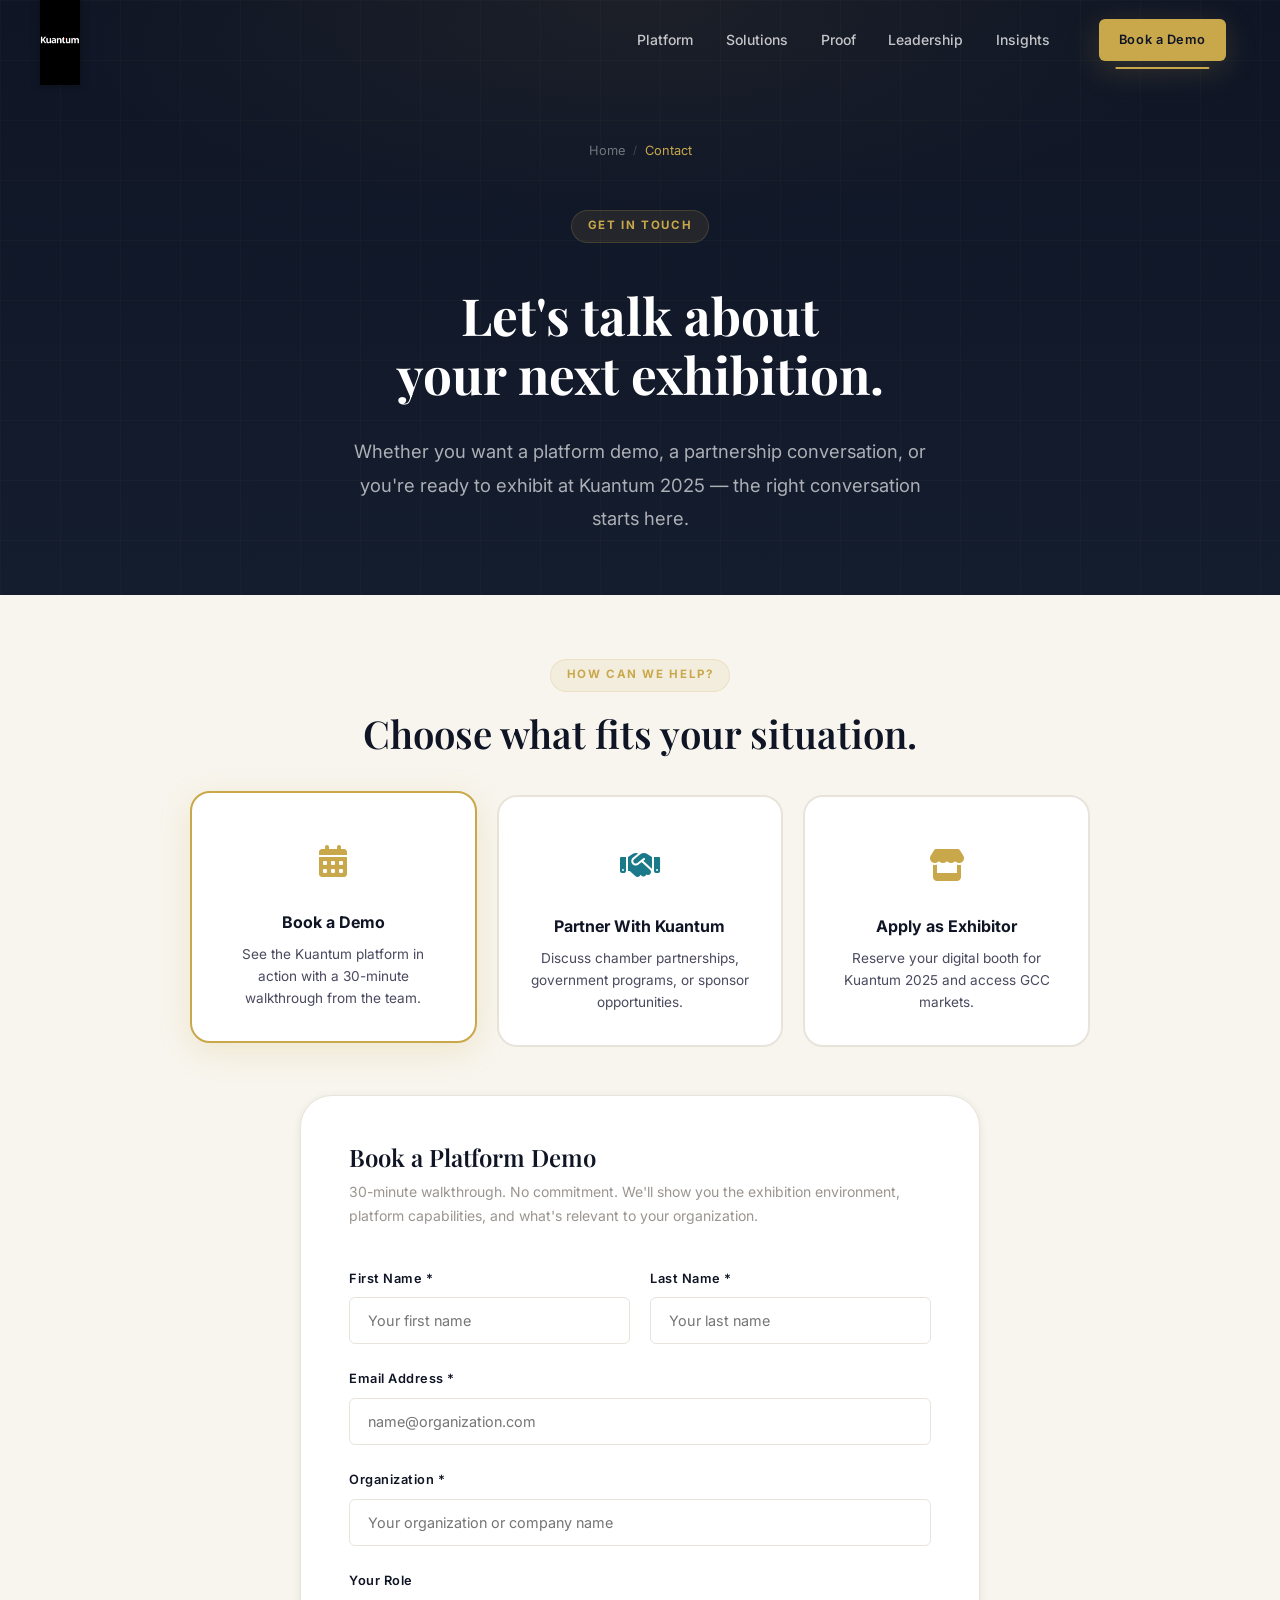
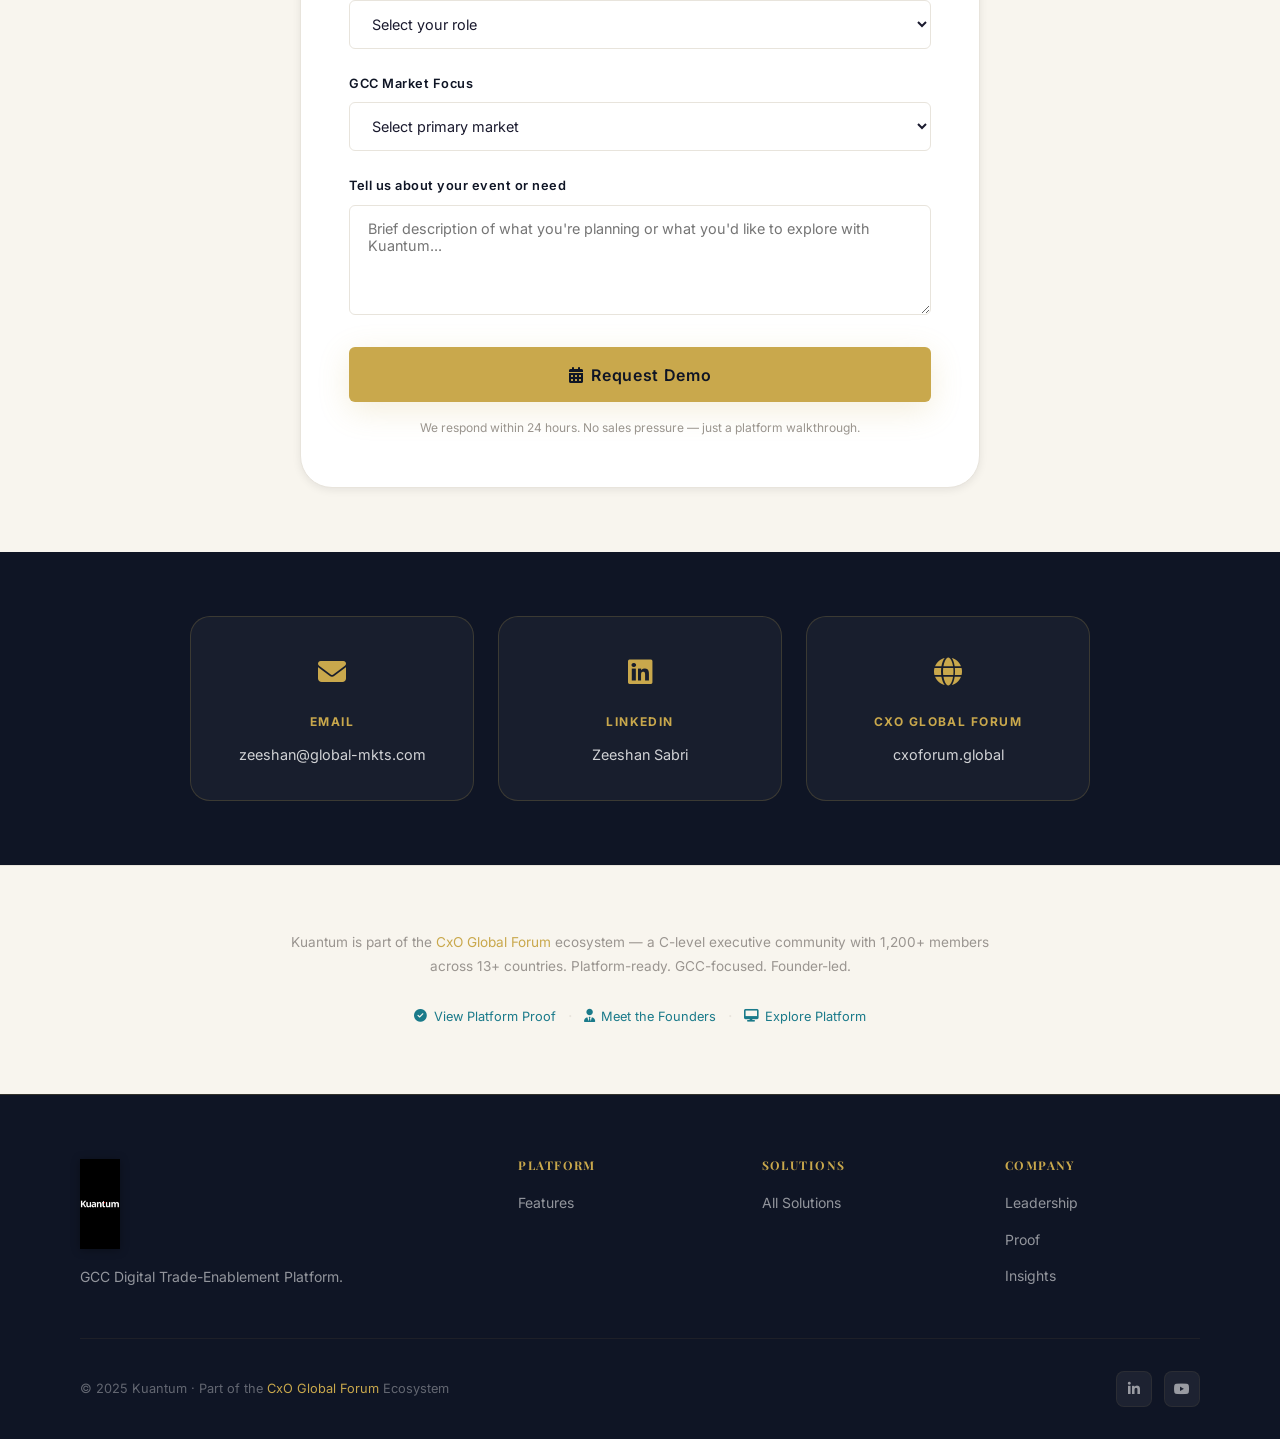
==== contact.html @ 6b09f567 "Initial Kuantum Website - Pre-Launch Review Features: - Complete 6-page website (index, platform, so" ====
<!DOCTYPE html>
<html lang="en">
<head>
  <meta charset="UTF-8">
  <meta name="viewport" content="width=device-width, initial-scale=1.0">
  <title>Contact — Book a Demo | Kuantum</title>
  <meta name="description" content="Book a demo with Kuantum, discuss a partnership, or inquire about exhibiting at our next GCC digital exhibition. Get in touch with the founding team.">
  <link rel="stylesheet" href="css/style.css">
  <link rel="stylesheet" href="https://cdn.jsdelivr.net/npm/@fortawesome/fontawesome-free@6.4.0/css/all.min.css">
  <link rel="preconnect" href="https://fonts.googleapis.com">
  <style>
    .contact-option {
      background: var(--white);
      border: 2px solid var(--light-gray);
      border-radius: var(--radius-lg);
      padding: 2rem;
      cursor: pointer;
      transition: var(--transition);
      text-align: center;
    }
    .contact-option:hover, .contact-option.selected {
      border-color: var(--gold);
      box-shadow: var(--shadow-gold);
      transform: translateY(-4px);
    }
    .contact-option .opt-icon { font-size: 2.5rem; margin-bottom: 1rem; }
    .contact-option .opt-title { font-size: 1rem; font-weight: 700; color: var(--navy); margin-bottom: 0.5rem; }
    .contact-option .opt-desc { font-size: 0.85rem; color: var(--text-body); line-height: 1.6; }
    .contact-form-section { display: none; }
    .contact-form-section.active { display: block; }
  </style>
</head>
<body>

  <nav class="navbar" id="navbar">
    <div class="navbar-inner">
      <a href="index.html" class="logo"><img src="images/kuantum-logo-new.jpg" alt="Kuantum" class="logo-img" style="height:90px;width:auto;max-width:240px;object-fit:contain;" onerror="this.classList.add('error')"></a>
      <div class="nav-links">
        <a href="platform.html" class="nav-link">Platform</a>
        <a href="solutions.html" class="nav-link">Solutions</a>
        <a href="proof.html" class="nav-link">Proof</a>
        <a href="leadership.html" class="nav-link">Leadership</a>
        <a href="insights.html" class="nav-link">Insights</a>
        <a href="contact.html" class="nav-link active nav-cta"><span class="btn btn-primary btn-sm">Book a Demo</span></a>
      </div>
      <button class="hamburger" id="hamburger"><span></span><span></span><span></span></button>
    </div>
  </nav>
  <div class="mobile-menu" id="mobileMenu">
    <a href="platform.html" class="nav-link">Platform</a>
    <a href="solutions.html" class="nav-link">Solutions</a>
    <a href="proof.html" class="nav-link">Proof</a>
    <a href="leadership.html" class="nav-link">Leadership</a>
    <a href="insights.html" class="nav-link">Insights</a>
    <a href="contact.html" class="btn btn-primary">Book a Demo</a>
  </div>

  <!-- PAGE HERO -->
  <section class="page-hero" style="padding:140px 0 60px;">
    <div class="page-hero-grid"></div>
    <div class="container">
      <div class="page-hero-inner text-center" style="max-width:680px;margin:0 auto;">
        <div class="breadcrumb" style="justify-content:center;">
          <a href="index.html">Home</a><span class="breadcrumb-sep">/</span>
          <span class="breadcrumb-current">Contact</span>
        </div>
        <div class="section-tag" style="margin-top:1.5rem;">Get In Touch</div>
        <h1 class="page-headline mt-3">Let's talk about<br>your next exhibition.</h1>
        <p class="page-sub mt-4 mx-auto">Whether you want a platform demo, a partnership conversation, or you're ready to exhibit at Kuantum 2025 — the right conversation starts here.</p>
      </div>
    </div>
  </section>

  <!-- CONTACT TYPE SELECTOR -->
  <section class="section-sm" style="background:var(--off-white);">
    <div class="container">
      <div class="section-header" style="margin-bottom:2.5rem;">
        <div class="section-tag fade-up">How can we help?</div>
        <h2 class="h1 fade-up stagger-1">Choose what fits your situation.</h2>
      </div>

      <div class="grid grid-3 fade-up" style="gap:1.25rem;max-width:900px;margin:0 auto 3rem;">
        <div class="contact-option selected" id="opt-demo" onclick="selectOption('demo')">
          <div class="opt-icon"><i class="fas fa-calendar-days" style="font-size:2rem;color:var(--gold);"></i></div>
          <div class="opt-title">Book a Demo</div>
          <div class="opt-desc">See the Kuantum platform in action with a 30-minute walkthrough from the team.</div>
        </div>
        <div class="contact-option" id="opt-partner" onclick="selectOption('partner')">
          <div class="opt-icon"><i class="fas fa-handshake" style="font-size:2rem;color:var(--teal);"></i></div>
          <div class="opt-title">Partner With Kuantum</div>
          <div class="opt-desc">Discuss chamber partnerships, government programs, or sponsor opportunities.</div>
        </div>
        <div class="contact-option" id="opt-exhibitor" onclick="selectOption('exhibitor')">
          <div class="opt-icon"><i class="fas fa-store" style="font-size:2rem;color:var(--gold);"></i></div>
          <div class="opt-title">Apply as Exhibitor</div>
          <div class="opt-desc">Reserve your digital booth for Kuantum 2025 and access GCC markets.</div>
        </div>
      </div>

      <!-- DEMO FORM -->
      <div class="contact-form-section active" id="form-demo" style="max-width:680px;margin:0 auto;">
        <div style="background:var(--white);border-radius:var(--radius-xl);padding:3rem;border:1px solid var(--light-gray);box-shadow:var(--shadow-sm);">
          <h3 style="font-size:1.5rem;margin-bottom:0.5rem;">Book a Platform Demo</h3>
          <p style="font-size:0.875rem;color:var(--mid-gray);margin-bottom:2.5rem;">30-minute walkthrough. No commitment. We'll show you the exhibition environment, platform capabilities, and what's relevant to your organization.</p>

          <form id="demoForm" onsubmit="handleSubmit(event, 'demo')">
            <div class="grid grid-2" style="gap:1.25rem;">
              <div class="form-group">
                <label class="form-label">First Name *</label>
                <input type="text" class="form-input" placeholder="Your first name" required>
              </div>
              <div class="form-group">
                <label class="form-label">Last Name *</label>
                <input type="text" class="form-input" placeholder="Your last name" required>
              </div>
            </div>
            <div class="form-group">
              <label class="form-label">Email Address *</label>
              <input type="email" class="form-input" placeholder="name@organization.com" required>
            </div>
            <div class="form-group">
              <label class="form-label">Organization *</label>
              <input type="text" class="form-input" placeholder="Your organization or company name" required>
            </div>
            <div class="form-group">
              <label class="form-label">Your Role</label>
              <select class="form-select">
                <option value="">Select your role</option>
                <option>Trade Organizer / Event Manager</option>
                <option>Chamber / Association Representative</option>
                <option>Government / Public Sector</option>
                <option>Exhibitor / Business Development</option>
                <option>Investor / Strategic Partner</option>
                <option>Other</option>
              </select>
            </div>
            <div class="form-group">
              <label class="form-label">GCC Market Focus</label>
              <select class="form-select">
                <option value="">Select primary market</option>
                <option>Saudi Arabia</option>
                <option>UAE</option>
                <option>Oman</option>
                <option>Bahrain</option>
                <option>Qatar</option>
                <option>Kuwait</option>
                <option>Multiple GCC Markets</option>
              </select>
            </div>
            <div class="form-group">
              <label class="form-label">Tell us about your event or need</label>
              <textarea class="form-textarea" placeholder="Brief description of what you're planning or what you'd like to explore with Kuantum..." style="min-height:110px;"></textarea>
            </div>
            <button type="submit" class="btn btn-primary w-full" style="justify-content:center;padding:1.1rem 2rem;font-size:1rem;">
              <i class="fas fa-calendar-alt"></i> Request Demo
            </button>
            <p style="font-size:0.75rem;color:var(--mid-gray);text-align:center;margin-top:1rem;">We respond within 24 hours. No sales pressure — just a platform walkthrough.</p>
          </form>
        </div>
      </div>

      <!-- PARTNER FORM -->
      <div class="contact-form-section" id="form-partner" style="max-width:680px;margin:0 auto;">
        <div style="background:var(--white);border-radius:var(--radius-xl);padding:3rem;border:1px solid var(--light-gray);box-shadow:var(--shadow-sm);">
          <h3 style="font-size:1.5rem;margin-bottom:0.5rem;">Partner With Kuantum</h3>
          <p style="font-size:0.875rem;color:var(--mid-gray);margin-bottom:2.5rem;">Chambers, associations, government bodies, sponsors — tell us about your organization and partnership interests.</p>
          <form id="partnerForm" onsubmit="handleSubmit(event, 'partner')">
            <div class="grid grid-2" style="gap:1.25rem;">
              <div class="form-group">
                <label class="form-label">First Name *</label>
                <input type="text" class="form-input" placeholder="Your first name" required>
              </div>
              <div class="form-group">
                <label class="form-label">Last Name *</label>
                <input type="text" class="form-input" placeholder="Your last name" required>
              </div>
            </div>
            <div class="form-group">
              <label class="form-label">Email Address *</label>
              <input type="email" class="form-input" placeholder="name@organization.com" required>
            </div>
            <div class="form-group">
              <label class="form-label">Organization *</label>
              <input type="text" class="form-input" placeholder="Chamber, association, or company name" required>
            </div>
            <div class="form-group">
              <label class="form-label">Partnership Type</label>
              <select class="form-select">
                <option value="">Select partnership type</option>
                <option>Chamber / Association Partnership</option>
                <option>Government / Public Sector Program</option>
                <option>Corporate Sponsorship</option>
                <option>Media & Content Partner</option>
                <option>Technology Integration</option>
                <option>Strategic Advisory</option>
              </select>
            </div>
            <div class="form-group">
              <label class="form-label">Partnership Interests & Goals</label>
              <textarea class="form-textarea" placeholder="Describe your partnership interests, organization mandate, and what you'd like to achieve through Kuantum..." style="min-height:130px;"></textarea>
            </div>
            <button type="submit" class="btn btn-teal w-full" style="justify-content:center;padding:1.1rem 2rem;font-size:1rem;">
              <i class="fas fa-handshake"></i> Submit Partnership Inquiry
            </button>
          </form>
        </div>
      </div>

      <!-- EXHIBITOR FORM -->
      <div class="contact-form-section" id="form-exhibitor" style="max-width:680px;margin:0 auto;">
        <div style="background:var(--white);border-radius:var(--radius-xl);padding:3rem;border:1px solid var(--light-gray);box-shadow:var(--shadow-sm);">
          <h3 style="font-size:1.5rem;margin-bottom:0.5rem;">Apply as an Exhibitor</h3>
          <p style="font-size:0.875rem;color:var(--mid-gray);margin-bottom:2.5rem;">Reserve your digital booth for Kuantum 2025 and access GCC markets through a branded exhibition presence and lead generation dashboard.</p>
          <form id="exhibitorForm" onsubmit="handleSubmit(event, 'exhibitor')">
            <div class="grid grid-2" style="gap:1.25rem;">
              <div class="form-group">
                <label class="form-label">First Name *</label>
                <input type="text" class="form-input" placeholder="Your first name" required>
              </div>
              <div class="form-group">
                <label class="form-label">Last Name *</label>
                <input type="text" class="form-input" placeholder="Your last name" required>
              </div>
            </div>
            <div class="form-group">
              <label class="form-label">Email Address *</label>
              <input type="email" class="form-input" placeholder="name@company.com" required>
            </div>
            <div class="form-group">
              <label class="form-label">Company Name *</label>
              <input type="text" class="form-input" placeholder="Your company name" required>
            </div>
            <div class="form-group">
              <label class="form-label">Industry Sector</label>
              <select class="form-select">
                <option value="">Select your industry</option>
                <option>Technology & Software</option>
                <option>Financial Services & Fintech</option>
                <option>Healthcare & Medtech</option>
                <option>Manufacturing & Industry</option>
                <option>Real Estate & Construction</option>
                <option>Energy & Utilities</option>
                <option>Retail & E-commerce</option>
                <option>Education & Training</option>
                <option>Professional Services</option>
                <option>Other</option>
              </select>
            </div>
            <div class="form-group">
              <label class="form-label">Target GCC Markets</label>
              <select class="form-select">
                <option value="">Select target markets</option>
                <option>Saudi Arabia (primary)</option>
                <option>UAE (primary)</option>
                <option>Oman (primary)</option>
                <option>Multiple GCC Markets</option>
                <option>All GCC Markets</option>
              </select>
            </div>
            <div class="form-group">
              <label class="form-label">What you're looking to achieve at Kuantum</label>
              <textarea class="form-textarea" placeholder="Lead generation, brand visibility, B2B meetings, market entry — tell us your goals..." style="min-height:110px;"></textarea>
            </div>
            <button type="submit" class="btn btn-primary w-full" style="justify-content:center;padding:1.1rem 2rem;font-size:1rem;">
              <i class="fas fa-store"></i> Apply as Exhibitor
            </button>
          </form>
        </div>
      </div>

      <!-- SUCCESS MESSAGE (hidden by default) -->
      <div id="successMsg" style="display:none;max-width:680px;margin:0 auto;text-align:center;padding:4rem 3rem;background:var(--white);border-radius:var(--radius-xl);border:1px solid var(--light-gray);">
        <div style="font-size:3rem;margin-bottom:1.5rem;color:#16a34a;"><i class="fas fa-circle-check"></i></div>
        <h3 style="font-size:1.5rem;color:var(--navy);margin-bottom:1rem;">Thank you — we've received your inquiry.</h3>
        <p style="color:var(--text-body);line-height:1.7;margin-bottom:2rem;">The Kuantum team will respond within 24 hours. In the meantime, feel free to explore the platform capabilities or read our latest insights.</p>
        <div style="display:flex;gap:1rem;justify-content:center;flex-wrap:wrap;">
          <a href="platform.html" class="btn btn-primary">Explore the Platform</a>
          <a href="insights.html" class="btn btn-outline">Read Insights</a>
        </div>
      </div>
    </div>
  </section>

  <!-- DIRECT CONTACT INFO -->
  <section class="section-sm" style="background:var(--navy);">
    <div class="container">
      <div class="grid grid-3 fade-up" style="gap:1.5rem;max-width:900px;margin:0 auto;">
        <div style="text-align:center;padding:2rem;background:rgba(255,255,255,0.04);border-radius:var(--radius-lg);border:1px solid var(--border);">
          <div style="font-size:1.75rem;margin-bottom:1rem;"><i class="fas fa-envelope" style="color:var(--gold);"></i></div>
          <div style="font-size:0.75rem;font-weight:700;letter-spacing:0.12em;text-transform:uppercase;color:var(--gold);margin-bottom:0.5rem;">Email</div>
          <a href="mailto:zeeshan@global-mkts.com" style="font-size:0.9rem;color:rgba(255,255,255,0.8);text-decoration:none;">zeeshan@global-mkts.com</a>
        </div>
        <div style="text-align:center;padding:2rem;background:rgba(255,255,255,0.04);border-radius:var(--radius-lg);border:1px solid var(--border);">
          <div style="font-size:1.75rem;margin-bottom:1rem;"><i class="fab fa-linkedin" style="color:var(--gold);"></i></div>
          <div style="font-size:0.75rem;font-weight:700;letter-spacing:0.12em;text-transform:uppercase;color:var(--gold);margin-bottom:0.5rem;">LinkedIn</div>
          <a href="https://www.linkedin.com/in/zeeshan-sabri-75760a26" target="_blank" style="font-size:0.9rem;color:rgba(255,255,255,0.8);text-decoration:none;">Zeeshan Sabri</a>
        </div>
        <div style="text-align:center;padding:2rem;background:rgba(255,255,255,0.04);border-radius:var(--radius-lg);border:1px solid var(--border);">
          <div style="font-size:1.75rem;margin-bottom:1rem;"><i class="fas fa-globe" style="color:var(--gold);"></i></div>
          <div style="font-size:0.75rem;font-weight:700;letter-spacing:0.12em;text-transform:uppercase;color:var(--gold);margin-bottom:0.5rem;">CxO Global Forum</div>
          <a href="https://new.cxoforum.global/" target="_blank" style="font-size:0.9rem;color:rgba(255,255,255,0.8);text-decoration:none;">cxoforum.global</a>
        </div>
      </div>
    </div>
  </section>

  <!-- TRUST SIGNALS -->
  <section class="section-sm" style="background:var(--off-white);border-top:1px solid var(--light-gray);">
    <div class="container">
      <div style="text-align:center;max-width:700px;margin:0 auto;">
        <p style="font-size:0.85rem;color:var(--mid-gray);line-height:1.8;">
          Kuantum is part of the <a href="https://new.cxoforum.global/" target="_blank" style="color:var(--gold);">CxO Global Forum</a> ecosystem — a C-level executive community with 1,200+ members across 13+ countries. Platform-ready. GCC-focused. Founder-led.
        </p>
        <div style="display:flex;gap:0.75rem;justify-content:center;flex-wrap:wrap;margin-top:1.5rem;">
          <a href="proof.html" style="font-size:0.8rem;color:var(--teal);display:flex;align-items:center;gap:0.4rem;"><i class="fas fa-check-circle"></i> View Platform Proof</a>
          <span style="color:var(--light-gray);">·</span>
          <a href="leadership.html" style="font-size:0.8rem;color:var(--teal);display:flex;align-items:center;gap:0.4rem;"><i class="fas fa-user-tie"></i> Meet the Founders</a>
          <span style="color:var(--light-gray);">·</span>
          <a href="platform.html" style="font-size:0.8rem;color:var(--teal);display:flex;align-items:center;gap:0.4rem;"><i class="fas fa-desktop"></i> Explore Platform</a>
        </div>
      </div>
    </div>
  </section>

  <footer class="footer">
    <div class="container">
      <div class="footer-grid">
        <div class="footer-brand">
          <a href="index.html" class="logo"><img src="images/kuantum-logo-new.jpg" alt="Kuantum" class="logo-img" style="height:90px;width:auto;max-width:240px;object-fit:contain;" onerror="this.classList.add('error')"></a>
          <p>GCC Digital Trade-Enablement Platform.</p>
        </div>
        <div class="footer-col"><h4>Platform</h4><ul><li><a href="platform.html">Features</a></li></ul></div>
        <div class="footer-col"><h4>Solutions</h4><ul><li><a href="solutions.html">All Solutions</a></li></ul></div>
        <div class="footer-col"><h4>Company</h4><ul><li><a href="leadership.html">Leadership</a></li><li><a href="proof.html">Proof</a></li><li><a href="insights.html">Insights</a></li></ul></div>
      </div>
      <div class="footer-bottom">
        <div class="footer-copy">© 2025 Kuantum · Part of the <a href="https://new.cxoforum.global/" target="_blank">CxO Global Forum</a> Ecosystem</div>
        <div class="footer-socials">
          <a href="https://www.linkedin.com/in/zeeshan-sabri-75760a26" target="_blank" class="social-btn"><i class="fab fa-linkedin-in"></i></a>
          <a href="https://www.youtube.com/@CxOGlobalTV" target="_blank" class="social-btn"><i class="fab fa-youtube"></i></a>
        </div>
      </div>
    </div>
  </footer>

  <script src="js/main.js"></script>
  <script>
    // Auto-detect URL param
    const params = new URLSearchParams(window.location.search);
    const typeParam = params.get('type');
    if (typeParam === 'partner') selectOption('partner');
    else if (typeParam === 'exhibitor') selectOption('exhibitor');

    function selectOption(type) {
      // Update option cards
      document.querySelectorAll('.contact-option').forEach(o => o.classList.remove('selected'));
      document.getElementById('opt-' + type).classList.add('selected');
      // Show form
      document.querySelectorAll('.contact-form-section').forEach(f => f.classList.remove('active'));
      document.getElementById('form-' + type).classList.add('active');
      document.getElementById('successMsg').style.display = 'none';
    }

    function handleSubmit(e, type) {
      e.preventDefault();
      // Hide all forms
      document.querySelectorAll('.contact-form-section').forEach(f => f.classList.remove('active'));
      document.getElementById('successMsg').style.display = 'block';
      document.getElementById('successMsg').scrollIntoView({ behavior: 'smooth', block: 'center' });
    }
  </script>
</body>
</html>
---- css/style.css ----
/* ============================================================
   KUANTUM — Design System
   Premium GCC Digital Trade-Enablement Platform
   ============================================================ */

/* ── Google Fonts Import ── */
@import url('https://fonts.googleapis.com/css2?family=Playfair+Display:ital,wght@0,400;0,500;0,600;0,700;1,400;1,600&family=Inter:wght@300;400;500;600;700&display=swap');

/* ── CSS Variables ── */
:root {
  --navy:        #0F1525;
  --navy-mid:    #141D2E;
  --navy-light:  #1A2740;
  --gold:        #C9A84C;
  --gold-light:  #E2C47A;
  --gold-muted:  #A07830;
  --teal:        #1A7A8A;
  --teal-light:  #2A9BAD;
  --crimson:     #B83A3A;
  --crimson-light: #D45454;
  --crimson-glow: rgba(184, 58, 58, 0.15);
  --white:       #FFFFFF;
  --off-white:   #F8F5EE;
  --light-gray:  #E8E4DC;
  --mid-gray:    #9A9590;
  --text-dark:   #1A1A2E;
  --text-body:   #4A4A60;
  --border:      rgba(201, 168, 76, 0.2);
  --border-light:rgba(201, 168, 76, 0.08);
  --shadow-sm:   0 2px 8px rgba(10, 15, 30, 0.08);
  --shadow-md:   0 8px 32px rgba(10, 15, 30, 0.15);
  --shadow-lg:   0 24px 64px rgba(10, 15, 30, 0.25);
  --shadow-gold: 0 8px 32px rgba(201, 168, 76, 0.20);
  --radius-sm:   6px;
  --radius-md:   12px;
  --radius-lg:   20px;
  --radius-xl:   32px;
  --transition:  all 0.3s cubic-bezier(0.4, 0, 0.2, 1);
  --transition-slow: all 0.6s cubic-bezier(0.4, 0, 0.2, 1);
  --font-display: 'Playfair Display', Georgia, serif;
  --font-body:    'Inter', system-ui, sans-serif;
}

/* ── Reset & Base ── */
*, *::before, *::after {
  box-sizing: border-box;
  margin: 0;
  padding: 0;
}

html {
  scroll-behavior: smooth;
  font-size: 16px;
  -webkit-font-smoothing: antialiased;
  -moz-osx-font-smoothing: grayscale;
}

body {
  font-family: var(--font-body);
  font-weight: 400;
  line-height: 1.7;
  color: var(--text-body);
  background: var(--white);
  overflow-x: hidden;
}

img { max-width: 100%; height: auto; display: block; }
a { text-decoration: none; color: inherit; }
ul, ol { list-style: none; }
button { cursor: pointer; border: none; background: none; font-family: inherit; }
input, textarea, select { font-family: inherit; }

/* ── Typography ── */
h1, h2, h3, h4, h5, h6 {
  font-family: var(--font-display);
  color: var(--navy);
  line-height: 1.15;
  font-weight: 600;
}

.display-1  { font-size: clamp(2.8rem, 5vw, 5rem);   letter-spacing: -0.02em; }
.display-2  { font-size: clamp(2.2rem, 4vw, 3.8rem); letter-spacing: -0.02em; }
.h1         { font-size: clamp(1.8rem, 3vw, 2.8rem); }
.h2         { font-size: clamp(1.5rem, 2.5vw, 2.2rem); }
.h3         { font-size: clamp(1.2rem, 2vw, 1.6rem); }
.h4         { font-size: 1.2rem; }
.lead       { font-size: clamp(1rem, 1.5vw, 1.2rem); font-weight: 400; line-height: 1.8; color: var(--text-body); }
.small      { font-size: 0.875rem; }
.overline   { font-size: 0.75rem; font-weight: 700; letter-spacing: 0.15em; text-transform: uppercase; }

/* ── Colors ── */
.text-gold    { color: var(--gold); }
.text-teal    { color: var(--teal); }
.text-navy    { color: var(--navy); }
.text-white   { color: var(--white); }
.text-muted   { color: var(--mid-gray); }
.bg-navy      { background: var(--navy); }
.bg-navy-mid  { background: var(--navy-mid); }
.bg-off-white { background: var(--off-white); }
.bg-gold      { background: var(--gold); }

/* ── Layout ── */
.container {
  max-width: 1200px;
  margin: 0 auto;
  padding: 0 clamp(1rem, 4vw, 2.5rem);
}
.container-wide {
  max-width: 1400px;
  margin: 0 auto;
  padding: 0 clamp(1rem, 4vw, 2.5rem);
}
.section { padding: clamp(4rem, 8vw, 8rem) 0; }
.section-sm { padding: clamp(2.5rem, 5vw, 5rem) 0; }
.section-lg { padding: clamp(6rem, 10vw, 10rem) 0; }

/* ── Grid ── */
.grid { display: grid; gap: 2rem; }
.grid-2 { grid-template-columns: repeat(2, 1fr); }
.grid-3 { grid-template-columns: repeat(3, 1fr); }
.grid-4 { grid-template-columns: repeat(4, 1fr); }
.grid-auto { grid-template-columns: repeat(auto-fit, minmax(280px, 1fr)); }

/* ── Flexbox helpers ── */
.flex          { display: flex; }
.flex-center   { display: flex; align-items: center; justify-content: center; }
.flex-between  { display: flex; align-items: center; justify-content: space-between; }
.flex-col      { flex-direction: column; }
.gap-1  { gap: 0.5rem; }
.gap-2  { gap: 1rem; }
.gap-3  { gap: 1.5rem; }
.gap-4  { gap: 2rem; }

/* ── Spacing ── */
.mt-1 { margin-top: 0.5rem; }  .mt-2 { margin-top: 1rem; }
.mt-3 { margin-top: 1.5rem; } .mt-4 { margin-top: 2rem; }
.mt-6 { margin-top: 3rem; }   .mt-8 { margin-top: 4rem; }
.mb-1 { margin-bottom: 0.5rem; } .mb-2 { margin-bottom: 1rem; }
.mb-3 { margin-bottom: 1.5rem; } .mb-4 { margin-bottom: 2rem; }
.mb-6 { margin-bottom: 3rem; }   .mb-8 { margin-bottom: 4rem; }

/* ── Buttons ── */
.btn {
  display: inline-flex;
  align-items: center;
  gap: 0.5rem;
  padding: 0.875rem 2rem;
  border-radius: var(--radius-sm);
  font-family: var(--font-body);
  font-size: 0.9rem;
  font-weight: 600;
  letter-spacing: 0.04em;
  transition: var(--transition);
  white-space: nowrap;
  position: relative;
  overflow: hidden;
}
.btn::before {
  content: '';
  position: absolute;
  inset: 0;
  background: rgba(255,255,255,0.1);
  transform: translateX(-100%);
  transition: transform 0.3s ease;
}
.btn:hover::before { transform: translateX(0); }

.btn-primary {
  background: var(--gold);
  color: var(--navy);
  box-shadow: var(--shadow-gold);
}
.btn-primary:hover {
  background: linear-gradient(135deg, var(--gold-light), var(--crimson-light));
  transform: translateY(-2px);
  box-shadow: 0 12px 40px rgba(201, 168, 76, 0.35), 0 0 30px var(--crimson-glow);
}

.btn-outline {
  background: transparent;
  color: var(--gold);
  border: 1.5px solid var(--gold);
}
.btn-outline:hover {
  background: var(--gold);
  color: var(--navy);
  transform: translateY(-2px);
}

.btn-ghost {
  background: transparent;
  color: var(--white);
  border: 1.5px solid rgba(255,255,255,0.3);
}
.btn-ghost:hover {
  background: rgba(255,255,255,0.1);
  border-color: var(--white);
  transform: translateY(-2px);
}

.btn-teal {
  background: var(--teal);
  color: var(--white);
}
.btn-teal:hover {
  background: var(--teal-light);
  transform: translateY(-2px);
  box-shadow: 0 8px 32px rgba(26, 122, 138, 0.35);
}

.btn-sm { padding: 0.625rem 1.25rem; font-size: 0.8rem; }
.btn-lg { padding: 1.125rem 2.5rem; font-size: 1rem; }

.btn-group { display: flex; gap: 1rem; flex-wrap: wrap; align-items: center; }

/* ── Section Header ── */
.section-header { text-align: center; max-width: 720px; margin: 0 auto 4rem; }
.section-header-left { text-align: left; max-width: 720px; margin-bottom: 3rem; }
.section-tag {
  display: inline-block;
  padding: 0.35rem 1rem;
  background: rgba(201, 168, 76, 0.1);
  border: 1px solid var(--border);
  border-radius: 50px;
  font-size: 0.72rem;
  font-weight: 700;
  letter-spacing: 0.14em;
  text-transform: uppercase;
  color: var(--gold);
  margin-bottom: 1.2rem;
}
.section-tag-dark {
  background: rgba(10, 15, 30, 0.6);
  border-color: rgba(201, 168, 76, 0.3);
  color: var(--gold);
}
.divider-gold {
  width: 60px;
  height: 3px;
  background: linear-gradient(90deg, var(--gold), var(--crimson));
  border-radius: 2px;
  margin: 1.5rem 0;
}
.divider-gold-center { margin: 1.5rem auto; }

/* ── Cards ── */
.card {
  background: var(--white);
  border-radius: var(--radius-md);
  border: 1px solid var(--light-gray);
  padding: 2rem;
  transition: var(--transition);
  position: relative;
}
.card:hover {
  box-shadow: var(--shadow-md);
  transform: translateY(-4px);
  border-color: var(--border);
}
.card-dark {
  background: var(--navy-light);
  border-color: var(--border);
  color: var(--white);
}
.card-dark:hover {
  border-color: var(--gold);
  box-shadow: var(--shadow-gold);
}
.card-gold-accent::before {
  content: '';
  position: absolute;
  top: 0; left: 0;
  width: 4px;
  height: 100%;
  background: linear-gradient(180deg, var(--gold), var(--teal));
  border-radius: var(--radius-md) 0 0 var(--radius-md);
}

/* ── Feature Icon ── */
.feature-icon {
  width: 56px;
  height: 56px;
  border-radius: var(--radius-md);
  background: rgba(201, 168, 76, 0.1);
  border: 1px solid var(--border);
  display: flex;
  align-items: center;
  justify-content: center;
  font-size: 1.4rem;
  margin-bottom: 1.25rem;
  transition: var(--transition);
}
.card:hover .feature-icon {
  background: var(--gold);
  border-color: var(--gold);
}

/* ── Stats ── */
.stat-number {
  font-family: var(--font-display);
  font-size: clamp(2.5rem, 5vw, 4rem);
  font-weight: 700;
  color: var(--gold);
  line-height: 1;
}
.stat-label {
  font-size: 0.85rem;
  font-weight: 600;
  letter-spacing: 0.08em;
  text-transform: uppercase;
  color: var(--mid-gray);
  margin-top: 0.4rem;
}

/* ── Badges ── */
.badge {
  display: inline-flex;
  align-items: center;
  gap: 0.4rem;
  padding: 0.35rem 0.85rem;
  border-radius: 50px;
  font-size: 0.75rem;
  font-weight: 600;
}
.badge-gold { background: rgba(201, 168, 76, 0.15); color: var(--gold); border: 1px solid var(--border); }
.badge-teal { background: rgba(26, 122, 138, 0.15); color: var(--teal); }
.badge-green { background: rgba(34, 197, 94, 0.12); color: #16a34a; }

/* ── Proof strip ── */
.proof-strip {
  background: var(--navy);
  border-top: 1px solid var(--border);
  border-bottom: 1px solid var(--border);
  padding: 2.5rem 0;
}
.proof-item {
  text-align: center;
  padding: 0 1.5rem;
  border-right: 1px solid var(--border);
}
.proof-item:last-child { border-right: none; }
.proof-strip-inner {
  display: flex;
  align-items: center;
  justify-content: center;
  flex-wrap: wrap;
  gap: 0;
}

/* ════════════════════════════════════════
   NAVIGATION
════════════════════════════════════════ */
.navbar {
  position: fixed;
  top: 0; left: 0; right: 0;
  z-index: 1000;
  padding: 0 clamp(1rem, 4vw, 2.5rem);
  transition: var(--transition);
  height: 80px;
  display: flex;
  align-items: center;
}
.navbar.scrolled {
  background: rgba(10, 15, 30, 0.97);
  backdrop-filter: blur(20px);
  -webkit-backdrop-filter: blur(20px);
  box-shadow: 0 1px 0 var(--border);
  height: 70px;
}
.navbar-inner {
  display: flex;
  align-items: center;
  justify-content: space-between;
  width: 100%;
  max-width: 1200px;
  margin: 0 auto;
}
.logo {
  display: flex;
  align-items: center;
  gap: 0.6rem;
  text-decoration: none;
}
.logo-mark {
  display: none; /* Hidden when SVG logo is used */
}
.logo-img {
  height: 44px;
  width: auto;
  display: block;
  transition: var(--transition);
}
.logo-img:hover { opacity: 0.9; }
/* Fallback text logo (shown if SVG fails) */
.logo-text {
  font-family: var(--font-display);
  font-size: 1.5rem;
  font-weight: 700;
  color: var(--white);
  letter-spacing: 0.08em;
  display: none; /* Hidden when SVG is loaded */
}
.logo-text span { color: var(--gold); }
/* Show text fallback if SVG fails */
.logo-img.error ~ .logo-text { display: block; }
.logo-img.error { display: none; }

/* ════════════════════════════════════════
   FOUNDER PHOTOS
════════════════════════════════════════ */
.founder-photo-wrapper {
  width: 110px;
  height: 110px;
  border-radius: 50%;
  overflow: hidden;
  border: 3px solid rgba(201, 168, 76, 0.4);
  background: linear-gradient(135deg, var(--gold), var(--gold-muted));
  margin: 0 auto 1.5rem;
  flex-shrink: 0;
  box-shadow: 0 0 0 6px rgba(201, 168, 76, 0.08);
}
.founder-photo-wrapper img {
  width: 100%;
  height: 100%;
  object-fit: cover;
  object-position: center top;
}
.founder-photo-initials {
  width: 100%;
  height: 100%;
  display: flex;
  align-items: center;
  justify-content: center;
  font-family: var(--font-display);
  font-size: 2.2rem;
  font-weight: 700;
  color: var(--navy);
}

/* ════════════════════════════════════════
   ADVISORY COMMITTEE
════════════════════════════════════════ */
.advisory-section {
  background: var(--navy);
  position: relative;
  overflow: hidden;
}
.advisory-section::before {
  content: '';
  position: absolute;
  inset: 0;
  background:
    radial-gradient(ellipse 70% 50% at 50% 0%, rgba(201, 168, 76, 0.06), transparent 60%),
    linear-gradient(180deg, var(--navy) 0%, #0D1525 100%);
}
.advisory-grid {
  display: grid;
  grid-template-columns: repeat(3, 1fr);
  gap: 1.5rem;
}
.advisory-card {
  background: rgba(255,255,255,0.03);
  border: 1px solid var(--border);
  border-radius: var(--radius-lg);
  padding: 2.25rem 2rem;
  text-align: center;
  transition: var(--transition);
  position: relative;
  overflow: hidden;
}
.advisory-card::before {
  content: '';
  position: absolute;
  bottom: 0; left: 0; right: 0;
  height: 3px;
  background: linear-gradient(90deg, transparent, var(--gold), transparent);
  opacity: 0;
  transition: var(--transition);
}
.advisory-card:hover {
  background: rgba(201, 168, 76, 0.05);
  border-color: rgba(201, 168, 76, 0.4);
  transform: translateY(-6px);
  box-shadow: var(--shadow-gold);
}
.advisory-card:hover::before { opacity: 1; }
.advisory-photo {
  width: 90px;
  height: 90px;
  border-radius: 50%;
  margin: 0 auto 1.25rem;
  border: 2px solid rgba(201, 168, 76, 0.3);
  overflow: hidden;
  background: linear-gradient(135deg, var(--navy-light), var(--navy-mid));
  box-shadow: 0 0 0 4px rgba(201, 168, 76, 0.06);
  transition: var(--transition);
}
.advisory-card:hover .advisory-photo {
  border-color: var(--gold);
  box-shadow: 0 0 0 4px rgba(201, 168, 76, 0.15);
}
.advisory-photo img {
  width: 100%;
  height: 100%;
  object-fit: cover;
  object-position: center top;
}
.advisory-photo-initials {
  width: 100%;
  height: 100%;
  display: flex;
  align-items: center;
  justify-content: center;
  font-family: var(--font-display);
  font-size: 1.5rem;
  font-weight: 700;
  color: var(--gold);
}
.advisory-name {
  font-family: var(--font-display);
  font-size: 1.05rem;
  font-weight: 700;
  color: var(--white);
  margin-bottom: 0.35rem;
  line-height: 1.3;
}
.advisory-title {
  font-size: 0.78rem;
  color: var(--gold);
  font-weight: 600;
  letter-spacing: 0.04em;
  margin-bottom: 0.25rem;
  line-height: 1.4;
}
.advisory-org {
  font-size: 0.75rem;
  color: rgba(255,255,255,0.5);
  line-height: 1.5;
  margin-bottom: 1rem;
}
.advisory-linkedin {
  display: inline-flex;
  align-items: center;
  gap: 0.4rem;
  font-size: 0.75rem;
  color: var(--mid-gray);
  padding: 0.35rem 0.85rem;
  border: 1px solid var(--border-light);
  border-radius: 50px;
  transition: var(--transition);
}
.advisory-linkedin:hover {
  color: var(--white);
  border-color: var(--border);
  background: rgba(255,255,255,0.05);
}
.advisory-intro {
  background: rgba(201, 168, 76, 0.06);
  border: 1px solid var(--border);
  border-radius: var(--radius-lg);
  padding: 2.5rem;
  margin-bottom: 3rem;
  position: relative;
  z-index: 1;
}
.advisory-intro p {
  font-size: 1rem;
  color: rgba(255,255,255,0.75);
  line-height: 1.8;
  max-width: 780px;
  margin: 0 auto;
  text-align: center;
}

/* ── Feature Icon upgrade ── */
.fa-icon-box {
  width: 56px;
  height: 56px;
  border-radius: var(--radius-md);
  background: rgba(201, 168, 76, 0.1);
  border: 1px solid var(--border);
  display: flex;
  align-items: center;
  justify-content: center;
  margin-bottom: 1.25rem;
  transition: var(--transition);
  font-size: 1.25rem;
  color: var(--gold);
}
.card:hover .fa-icon-box,
.pillar-card:hover .fa-icon-box {
  background: var(--gold);
  border-color: var(--gold);
  color: var(--navy);
}
.fa-icon-box-dark {
  background: rgba(201, 168, 76, 0.08);
  border-color: var(--border);
  color: var(--gold);
}
.platform-feature .fa-icon-box-platform {
  font-size: 1.6rem;
  color: var(--gold);
  margin-bottom: 1.25rem;
  display: block;
  transition: var(--transition);
}
.platform-feature:hover .fa-icon-box-platform { transform: scale(1.15); }

@media (max-width: 1024px) {
  .advisory-grid { grid-template-columns: repeat(2, 1fr); }
}
@media (max-width: 640px) {
  .advisory-grid { grid-template-columns: 1fr; }
  .logo-img { height: 36px; }
}

.nav-links {
  display: flex;
  align-items: center;
  gap: 0.25rem;
}
.nav-link {
  padding: 0.5rem 0.9rem;
  color: rgba(255,255,255,0.75);
  font-size: 0.875rem;
  font-weight: 500;
  border-radius: var(--radius-sm);
  transition: var(--transition);
  position: relative;
}
.nav-link::after {
  content: '';
  position: absolute;
  bottom: 0; left: 50%;
  width: 0; height: 2px;
  background: var(--gold);
  transform: translateX(-50%);
  transition: width 0.3s ease;
  border-radius: 2px;
}
.nav-link:hover { color: var(--white); }
.nav-link:hover::after { width: 60%; }
.nav-link.active { color: var(--gold); }
.nav-link.active::after { width: 60%; }

.nav-cta { margin-left: 1rem; }

.hamburger {
  display: none;
  flex-direction: column;
  gap: 5px;
  padding: 8px;
  cursor: pointer;
}
.hamburger span {
  display: block;
  width: 24px;
  height: 2px;
  background: var(--white);
  border-radius: 2px;
  transition: var(--transition);
}
.hamburger.open span:nth-child(1) { transform: translateY(7px) rotate(45deg); }
.hamburger.open span:nth-child(2) { opacity: 0; }
.hamburger.open span:nth-child(3) { transform: translateY(-7px) rotate(-45deg); }

.mobile-menu {
  display: none;
  position: fixed;
  top: 70px; left: 0; right: 0;
  background: rgba(10, 15, 30, 0.98);
  backdrop-filter: blur(20px);
  padding: 1.5rem;
  z-index: 999;
  border-bottom: 1px solid var(--border);
}
.mobile-menu.open { display: block; }
.mobile-menu .nav-link {
  display: block;
  padding: 0.875rem 1rem;
  font-size: 1rem;
  border-bottom: 1px solid var(--border-light);
}
.mobile-menu .nav-link::after { display: none; }
.mobile-menu .btn { width: 100%; justify-content: center; margin-top: 1rem; }

/* ════════════════════════════════════════
   HERO SECTION
════════════════════════════════════════ */
.hero {
  min-height: 100vh;
  background: var(--navy);
  position: relative;
  display: flex;
  align-items: center;
  overflow: hidden;
}
.hero-bg {
  position: absolute;
  inset: 0;
  background:
    radial-gradient(ellipse 80% 60% at 60% 40%, rgba(201, 168, 76, 0.08) 0%, transparent 60%),
    radial-gradient(ellipse 60% 80% at 20% 80%, rgba(26, 122, 138, 0.1) 0%, transparent 60%),
    radial-gradient(ellipse 40% 40% at 50% 20%, var(--crimson-glow) 0%, transparent 70%),
    linear-gradient(160deg, #0F1A2E 0%, #141F36 40%, #0D1520 100%);
}
.hero-grid {
  position: absolute;
  inset: 0;
  background-image:
    linear-gradient(rgba(201, 168, 76, 0.04) 1px, transparent 1px),
    linear-gradient(90deg, rgba(201, 168, 76, 0.04) 1px, transparent 1px);
  background-size: 60px 60px;
  mask-image: radial-gradient(ellipse 80% 70% at 60% 40%, black 30%, transparent 80%);
}
.hero-content {
  position: relative;
  z-index: 2;
  padding: 120px 0 80px;
  width: 100%;
}
.hero-inner {
  display: flex;
  flex-direction: column;
  gap: 3rem;
  align-items: center;
  text-align: center;
}

.hero-text {
  max-width: 800px;
}

.hero-text .hero-sub,
.hero-text .hero-headline {
  max-width: 100%;
}

.hero-cta-group {
  justify-content: center;
}

.hero-trust {
  justify-content: center;
}

.hero-visual {
  width: 100%;
  max-width: 900px;
}
.hero-text .section-tag { margin-bottom: 1.5rem; }
.hero-headline {
  font-size: clamp(2.8rem, 5vw, 5rem);
  font-weight: 700;
  color: var(--white);
  line-height: 1.1;
  letter-spacing: -0.02em;
  margin-bottom: 1.5rem;
}
.hero-headline em {
  font-style: italic;
  color: var(--gold);
}
.hero-sub {
  font-size: clamp(1rem, 1.5vw, 1.15rem);
  color: rgba(255,255,255,0.7);
  line-height: 1.8;
  max-width: 520px;
  margin-bottom: 2.5rem;
}
.hero-cta-group { display: flex; gap: 1rem; flex-wrap: wrap; margin-bottom: 3rem; }
.hero-trust {
  display: flex;
  align-items: center;
  gap: 1rem;
  padding-top: 1.5rem;
  border-top: 1px solid var(--border-light);
}
.hero-trust-text {
  font-size: 0.8rem;
  color: rgba(255,255,255,0.5);
  line-height: 1.5;
}
.trust-dots {
  display: flex;
  gap: 0.4rem;
}
.trust-dot {
  width: 8px; height: 8px;
  border-radius: 50%;
  background: var(--gold);
  opacity: 0.5;
}
.trust-dot:first-child { opacity: 1; }

.hero-visual {
  position: relative;
}
.hero-image-wrapper {
  position: relative;
  border-radius: var(--radius-lg);
  overflow: hidden;
  box-shadow: 0 20px 60px rgba(0,0,0,0.4), 0 0 0 1px rgba(201,168,76,0.15), inset 0 0 60px rgba(201,168,76,0.03);
  aspect-ratio: 16/9;
  background: linear-gradient(135deg, #0F1525, #141D2E);
}

.hero-image-wrapper video {
  opacity: 0.85;
  transition: opacity 0.3s ease;
}

.hero-image-wrapper:hover video {
  opacity: 1;
}

.video-sound-toggle {
  position: absolute;
  bottom: 1.5rem;
  right: 1.5rem;
  width: 44px;
  height: 44px;
  border-radius: 50%;
  background: rgba(10, 15, 30, 0.85);
  backdrop-filter: blur(12px);
  border: 1px solid var(--border);
  color: var(--white);
  font-size: 1rem;
  cursor: pointer;
  display: flex;
  align-items: center;
  justify-content: center;
  transition: all 0.3s ease;
  z-index: 10;
}

.video-sound-toggle:hover {
  background: linear-gradient(135deg, var(--gold), var(--crimson));
  color: var(--white);
  transform: scale(1.1);
  box-shadow: 0 0 20px var(--crimson-glow);
}
.hero-image-wrapper img {
  width: 100%;
  height: 100%;
  object-fit: cover;
  transition: transform 0.8s ease;
}
.hero-image-wrapper:hover img { transform: scale(1.03); }
.hero-image-overlay {
  position: absolute;
  inset: 0;
  background: linear-gradient(to bottom, transparent 50%, rgba(10,15,30,0.6) 100%);
}
.hero-image-caption {
  position: absolute;
  bottom: 1.5rem;
  left: 1.5rem;
  right: 1.5rem;
  background: rgba(10, 15, 30, 0.85);
  backdrop-filter: blur(12px);
  border: 1px solid var(--border);
  border-radius: var(--radius-md);
  padding: 1rem 1.25rem;
  display: flex;
  align-items: center;
  gap: 1rem;
}
.caption-dot {
  width: 10px;
  height: 10px;
  border-radius: 50%;
  background: linear-gradient(135deg, var(--gold), var(--crimson));
  flex-shrink: 0;
  animation: pulse-crimson 2s infinite;
  box-shadow: 0 0 10px var(--crimson-glow);
}
@keyframes pulse {
  0%, 100% { opacity: 1; transform: scale(1); }
  50% { opacity: 0.5; transform: scale(1.3); }
}
@keyframes pulse-crimson {
  0%, 100% { opacity: 1; transform: scale(1); box-shadow: 0 0 10px var(--crimson-glow); }
  50% { opacity: 0.7; transform: scale(1.2); box-shadow: 0 0 20px rgba(184, 58, 58, 0.3); }
}
.caption-text { font-size: 0.8rem; color: rgba(255,255,255,0.8); line-height: 1.4; }
.caption-text strong { color: var(--gold); display: block; font-size: 0.85rem; }

.hero-float-card {
  background: rgba(15, 21, 37, 0.95);
  backdrop-filter: blur(20px);
  border: 1px solid rgba(201, 168, 76, 0.2);
  border-radius: var(--radius-md);
  padding: 1rem 1.5rem;
  display: flex;
  align-items: center;
  gap: 0.75rem;
  box-shadow: 0 8px 32px rgba(0, 0, 0, 0.3);
}

@keyframes float {
  0%, 100% { transform: translateY(0); }
  50% { transform: translateY(-8px); }
}

/* ════════════════════════════════════════
   ANIMATED LOGO HERO
════════════════════════════════════════ */
.hero-logo-wrapper {
  position: relative;
  width: 100%;
  aspect-ratio: 16/9;
  display: flex;
  align-items: center;
  justify-content: center;
  background: linear-gradient(135deg, var(--navy) 0%, var(--navy-light) 50%, var(--navy) 100%);
  border-radius: var(--radius-lg);
  overflow: hidden;
}

.hero-logo-wrapper::before {
  content: '';
  position: absolute;
  inset: 0;
  background:
    radial-gradient(circle at 20% 30%, rgba(201, 168, 76, 0.15) 0%, transparent 40%),
    radial-gradient(circle at 80% 70%, rgba(26, 122, 138, 0.1) 0%, transparent 40%);
  animation: bgPulse 4s ease-in-out infinite;
}

@keyframes bgPulse {
  0%, 100% { opacity: 0.6; }
  50% { opacity: 1; }
}

.hero-logo-container {
  position: relative;
  z-index: 2;
  text-align: center;
}

.hero-logo-img {
  max-width: 320px;
  width: 80%;
  height: auto;
  animation: logoFloat 3s ease-in-out infinite, logoGlow 2s ease-in-out infinite alternate;
  filter: drop-shadow(0 8px 32px rgba(201, 168, 76, 0.3));
}

@keyframes logoFloat {
  0%, 100% { transform: translateY(0) scale(1); }
  50% { transform: translateY(-12px) scale(1.02); }
}

@keyframes logoGlow {
  0% { filter: drop-shadow(0 8px 32px rgba(201, 168, 76, 0.3)); }
  100% { filter: drop-shadow(0 12px 48px rgba(201, 168, 76, 0.5)); }
}

.hero-logo-tagline {
  margin-top: 1.5rem;
  font-family: var(--font-display);
  font-size: clamp(1rem, 2vw, 1.25rem);
  font-weight: 600;
  color: var(--gold);
  letter-spacing: 0.15em;
  text-transform: uppercase;
  animation: taglineFade 1s ease-out 0.5s both;
}

@keyframes taglineFade {
  from { opacity: 0; transform: translateY(10px); }
  to { opacity: 1; transform: translateY(0); }
}

.hero-logo-ring {
  position: absolute;
  width: 380px;
  height: 380px;
  border: 1px solid rgba(201, 168, 76, 0.15);
  border-radius: 50%;
  animation: ringExpand 3s ease-out 0.3s both;
}

.hero-logo-ring:nth-child(2) {
  width: 460px;
  height: 460px;
  animation-delay: 0.5s;
}

.hero-logo-ring:nth-child(3) {
  width: 540px;
  height: 540px;
  animation-delay: 0.7s;
}

@keyframes ringExpand {
  from { transform: scale(0.8); opacity: 0; }
  to { transform: scale(1); opacity: 1; }
}

@media (max-width: 768px) {
  .hero-logo-img { max-width: 220px; }
  .hero-logo-tagline { font-size: 0.875rem; }
  .hero-logo-ring { display: none; }
}
.hero-float-card-1 { top: -24px; right: -20px; animation-delay: 0s; }
.hero-float-card-2 { bottom: 80px; left: -28px; animation-delay: 2s; }
.float-icon { font-size: 1.4rem; }
.float-stat { font-family: var(--font-display); font-size: 1.1rem; font-weight: 700; color: var(--gold); }
.float-label { font-size: 0.72rem; color: rgba(255,255,255,0.6); margin-top: 0.1rem; }

/* ════════════════════════════════════════
   PROOF STRIP
════════════════════════════════════════ */
.proof-strip-section {
  background: var(--navy-mid);
  border-top: 1px solid var(--border);
  border-bottom: 1px solid var(--border);
  padding: 2.5rem 0;
}
.proof-strip-grid {
  display: flex;
  align-items: stretch;
  justify-content: center;
  flex-wrap: wrap;
}
.proof-stat {
  text-align: center;
  padding: 1rem 3rem;
  position: relative;
}
.proof-stat::after {
  content: '';
  position: absolute;
  right: 0; top: 20%;
  height: 60%;
  width: 1px;
  background: var(--border);
}
.proof-stat:last-child::after { display: none; }
.proof-num {
  font-family: var(--font-display);
  font-size: clamp(1.8rem, 3vw, 2.8rem);
  font-weight: 700;
  color: var(--gold);
  line-height: 1;
}
.proof-desc { font-size: 0.75rem; color: var(--mid-gray); margin-top: 0.35rem; font-weight: 500; letter-spacing: 0.05em; text-transform: uppercase; }
.proof-source { font-size: 0.65rem; color: rgba(255,255,255,0.3); margin-top: 0.25rem; }

/* ════════════════════════════════════════
   WHY KUANTUM (PILLARS)
════════════════════════════════════════ */
.pillars-section { background: var(--off-white); }
.pillar-card {
  background: var(--white);
  border-radius: var(--radius-lg);
  padding: 2.5rem;
  border: 1px solid var(--light-gray);
  position: relative;
  overflow: hidden;
  transition: var(--transition);
}
.pillar-card::before {
  content: '';
  position: absolute;
  bottom: 0; right: 0;
  width: 120px; height: 120px;
  background: radial-gradient(circle at 100% 100%, rgba(201, 168, 76, 0.08), transparent 70%);
  border-radius: inherit;
}
.pillar-card:hover {
  border-color: var(--border);
  box-shadow: var(--shadow-md);
  transform: translateY(-6px);
}
.pillar-number {
  font-family: var(--font-display);
  font-size: 3.5rem;
  font-weight: 700;
  color: rgba(201, 168, 76, 0.12);
  line-height: 1;
  margin-bottom: 1rem;
  transition: var(--transition);
}
.pillar-card:hover .pillar-number { color: rgba(201, 168, 76, 0.25); }
.pillar-title { font-size: 1.2rem; font-weight: 700; color: var(--navy); margin-bottom: 0.75rem; }
.pillar-body { color: var(--text-body); font-size: 0.95rem; line-height: 1.7; }

/* ════════════════════════════════════════
   PLATFORM SECTION
════════════════════════════════════════ */
.platform-section { background: var(--navy); }
.platform-grid { display: grid; grid-template-columns: repeat(3, 1fr); gap: 1.5px; background: var(--border); border-radius: var(--radius-lg); overflow: hidden; }
.platform-feature {
  background: var(--navy-mid);
  padding: 2.5rem;
  transition: var(--transition);
  position: relative;
}
.platform-feature::after {
  content: '';
  position: absolute;
  inset: 0;
  background: linear-gradient(135deg, rgba(201, 168, 76, 0.04), transparent);
  opacity: 0;
  transition: var(--transition);
}
.platform-feature:hover::after { opacity: 1; }
.platform-feature:hover { background: var(--navy-light); }
.platform-icon {
  font-size: 1.8rem;
  margin-bottom: 1.25rem;
  display: block;
}
.platform-title { font-size: 1.05rem; font-weight: 700; color: var(--white); margin-bottom: 0.75rem; }
.platform-body { font-size: 0.875rem; color: rgba(255,255,255,0.6); line-height: 1.7; }

/* ════════════════════════════════════════
   SOLUTIONS (AUDIENCE CARDS)
════════════════════════════════════════ */
.audience-card {
  background: var(--white);
  border-radius: var(--radius-lg);
  overflow: hidden;
  border: 1px solid var(--light-gray);
  transition: var(--transition);
}
.audience-card:hover {
  border-color: var(--border);
  box-shadow: var(--shadow-md);
  transform: translateY(-4px);
}
.audience-header {
  padding: 2rem 2rem 1.5rem;
  border-bottom: 1px solid var(--light-gray);
  background: linear-gradient(135deg, rgba(201, 168, 76, 0.04), rgba(26, 122, 138, 0.04));
}
.audience-icon { font-size: 2rem; margin-bottom: 1rem; }
.audience-label { font-size: 0.7rem; font-weight: 700; letter-spacing: 0.14em; text-transform: uppercase; color: var(--gold); margin-bottom: 0.4rem; }
.audience-title { font-size: 1.2rem; font-weight: 700; color: var(--navy); }
.audience-body { padding: 1.75rem 2rem 2rem; }
.audience-text { color: var(--text-body); font-size: 0.9rem; line-height: 1.7; margin-bottom: 1.5rem; }
.audience-benefits { display: flex; flex-direction: column; gap: 0.5rem; }
.benefit-item { display: flex; align-items: center; gap: 0.6rem; font-size: 0.85rem; color: var(--text-body); }
.benefit-item::before { content: '→'; color: var(--gold); font-weight: 700; flex-shrink: 0; }

/* ════════════════════════════════════════
   EVENT PROOF
════════════════════════════════════════ */
.proof-section { background: var(--navy); position: relative; overflow: hidden; }
.proof-section::before {
  content: '';
  position: absolute;
  inset: 0;
  background: radial-gradient(ellipse 60% 80% at 50% 50%, rgba(201, 168, 76, 0.04) 0%, transparent 70%);
}
.event-proof-grid {
  display: grid;
  grid-template-columns: 1fr 1fr;
  gap: 5rem;
  align-items: center;
}
.event-metrics {
  display: grid;
  grid-template-columns: 1fr 1fr;
  gap: 1.5rem;
}
.metric-card {
  background: rgba(255,255,255,0.04);
  border: 1px solid var(--border);
  border-radius: var(--radius-md);
  padding: 1.75rem;
  text-align: center;
  transition: var(--transition);
}
.metric-card:hover {
  background: rgba(201, 168, 76, 0.06);
  border-color: var(--gold);
}
.metric-card.span-2 { grid-column: span 2; }
.video-preview {
  border-radius: var(--radius-lg);
  overflow: hidden;
  position: relative;
  aspect-ratio: 16/9;
  background: var(--navy-light);
  border: 1px solid var(--border);
  cursor: pointer;
}
.video-thumb {
  width: 100%;
  height: 100%;
  object-fit: cover;
  transition: transform 0.5s ease;
}
.video-preview:hover .video-thumb { transform: scale(1.04); }
.video-overlay {
  position: absolute;
  inset: 0;
  background: rgba(10, 15, 30, 0.5);
  display: flex;
  align-items: center;
  justify-content: center;
  transition: var(--transition);
}
.video-preview:hover .video-overlay { background: rgba(10, 15, 30, 0.35); }
.play-btn {
  width: 72px; height: 72px;
  border-radius: 50%;
  background: var(--gold);
  display: flex;
  align-items: center;
  justify-content: center;
  font-size: 1.6rem;
  transition: var(--transition);
  box-shadow: 0 8px 32px rgba(201, 168, 76, 0.4);
}
.video-preview:hover .play-btn { transform: scale(1.1); background: var(--gold-light); }

/* ════════════════════════════════════════
   ECOSYSTEM CREDIBILITY
════════════════════════════════════════ */
.ecosystem-section { background: var(--off-white); }
.ecosystem-grid {
  display: grid;
  grid-template-columns: 1fr 1fr;
  gap: 4rem;
  align-items: start;
}
.credential-list { display: flex; flex-direction: column; gap: 0.85rem; margin-top: 1.5rem; }
.credential-item {
  display: flex;
  align-items: flex-start;
  gap: 0.85rem;
  padding: 1rem 1.25rem;
  background: var(--white);
  border-radius: var(--radius-md);
  border: 1px solid var(--light-gray);
  transition: var(--transition);
}
.credential-item:hover { border-color: var(--border); box-shadow: var(--shadow-sm); }
.cred-icon { font-size: 1.1rem; flex-shrink: 0; margin-top: 0.1rem; }
.cred-text { font-size: 0.875rem; color: var(--text-body); line-height: 1.5; }
.cred-text strong { color: var(--navy); font-weight: 600; display: block; }

.presidential-callout {
  background: linear-gradient(135deg, var(--navy), var(--navy-light));
  border: 1px solid var(--border);
  border-radius: var(--radius-lg);
  padding: 2.5rem;
  position: relative;
  overflow: hidden;
}
.presidential-callout::before {
  content: '"';
  position: absolute;
  top: -1rem; left: 1.5rem;
  font-family: var(--font-display);
  font-size: 8rem;
  color: rgba(201, 168, 76, 0.08);
  line-height: 1;
}
.quote-text {
  font-family: var(--font-display);
  font-size: 1.05rem;
  font-style: italic;
  color: var(--white);
  line-height: 1.7;
  position: relative;
  z-index: 1;
}
.quote-attribution {
  margin-top: 1.5rem;
  padding-top: 1.25rem;
  border-top: 1px solid var(--border);
  display: flex;
  align-items: center;
  gap: 1rem;
}
.quote-attr-dot {
  width: 40px; height: 40px;
  border-radius: 50%;
  background: linear-gradient(135deg, var(--gold), var(--gold-muted));
  display: flex;
  align-items: center;
  justify-content: center;
  font-family: var(--font-display);
  font-size: 0.9rem;
  font-weight: 700;
  color: var(--navy);
  flex-shrink: 0;
}
.quote-attr-name { font-size: 0.85rem; font-weight: 700; color: var(--white); }
.quote-attr-title { font-size: 0.75rem; color: var(--mid-gray); margin-top: 0.1rem; }

/* ════════════════════════════════════════
   LEADERSHIP PREVIEW
════════════════════════════════════════ */
.leadership-section { background: var(--white); }
.leader-card {
  background: var(--white);
  border: 1px solid var(--light-gray);
  border-radius: var(--radius-lg);
  overflow: hidden;
  transition: var(--transition);
}
.leader-card:hover {
  box-shadow: var(--shadow-md);
  border-color: var(--border);
  transform: translateY(-4px);
}
.leader-header {
  background: var(--navy);
  padding: 2.5rem 2rem 2rem;
  position: relative;
  overflow: hidden;
}
.leader-header::before {
  content: '';
  position: absolute;
  top: -20%; right: -10%;
  width: 200px; height: 200px;
  background: radial-gradient(circle, rgba(201, 168, 76, 0.1), transparent 70%);
  border-radius: 50%;
}
.leader-avatar {
  width: 72px; height: 72px;
  border-radius: 50%;
  background: linear-gradient(135deg, var(--gold), var(--gold-muted));
  display: flex;
  align-items: center;
  justify-content: center;
  font-family: var(--font-display);
  font-size: 1.5rem;
  font-weight: 700;
  color: var(--navy);
  margin-bottom: 1.25rem;
  border: 3px solid rgba(201, 168, 76, 0.3);
}
.leader-role { font-size: 0.72rem; font-weight: 700; letter-spacing: 0.14em; text-transform: uppercase; color: var(--gold); margin-bottom: 0.5rem; }
.leader-name { font-size: 1.4rem; font-weight: 700; color: var(--white); }
.leader-title { font-size: 0.875rem; color: rgba(255,255,255,0.6); margin-top: 0.35rem; }
.leader-body { padding: 2rem; }
.leader-bio { font-size: 0.9rem; color: var(--text-body); line-height: 1.7; margin-bottom: 1.5rem; }
.leader-creds { display: flex; flex-direction: column; gap: 0.4rem; margin-bottom: 1.75rem; }
.leader-cred-item {
  display: flex;
  align-items: center;
  gap: 0.5rem;
  font-size: 0.8rem;
  color: var(--text-body);
}
.leader-cred-item::before { content: '◆'; font-size: 0.4rem; color: var(--gold); flex-shrink: 0; }

/* ════════════════════════════════════════
   INSIGHTS PREVIEW
════════════════════════════════════════ */
.insights-section {
  background: linear-gradient(180deg, var(--off-white) 0%, var(--white) 50%, var(--off-white) 100%);
  position: relative;
}
.insights-section::before {
  content: '';
  position: absolute;
  top: 0;
  right: 0;
  width: 40%;
  height: 100%;
  background: radial-gradient(ellipse at 100% 0%, rgba(201,168,76,0.04) 0%, transparent 60%);
  pointer-events: none;
}
.insight-card {
  background: var(--white);
  border-radius: var(--radius-md);
  overflow: hidden;
  border: 1px solid var(--light-gray);
  transition: var(--transition);
}
.insight-card:hover {
  box-shadow: var(--shadow-md);
  border-color: var(--border);
  transform: translateY(-4px);
}
.insight-thumb {
  height: 220px;
  background: var(--navy-light);
  display: flex;
  align-items: center;
  justify-content: center;
  position: relative;
  overflow: hidden;
}
.insight-thumb-bg {
  position: absolute;
  inset: 0;
  background: linear-gradient(135deg, var(--navy) 0%, var(--navy-light) 100%);
}
.insight-thumb-icon {
  font-size: 3rem;
  position: relative;
  z-index: 1;
  opacity: 0.4;
}
.insight-tag-overlay {
  position: absolute;
  top: 1rem; left: 1rem;
  z-index: 2;
}
.insight-body { padding: 1.75rem; }
.insight-category { font-size: 0.7rem; font-weight: 700; letter-spacing: 0.12em; text-transform: uppercase; color: var(--teal); margin-bottom: 0.5rem; }
.insight-title { font-size: 1rem; font-weight: 700; color: var(--navy); line-height: 1.4; margin-bottom: 0.75rem; }
.insight-excerpt { font-size: 0.875rem; color: var(--text-body); line-height: 1.6; margin-bottom: 1.25rem; }
.insight-meta { display: flex; align-items: center; justify-content: space-between; }
.insight-author { font-size: 0.8rem; color: var(--mid-gray); }
.read-more { font-size: 0.8rem; font-weight: 600; color: var(--gold); display: flex; align-items: center; gap: 0.3rem; transition: var(--transition); }
.read-more:hover { gap: 0.6rem; }

/* ════════════════════════════════════════
   FINAL CTA
════════════════════════════════════════ */
.final-cta {
  background: linear-gradient(135deg, var(--navy) 0%, #0F1A30 100%);
  position: relative;
  overflow: hidden;
}
.final-cta::before {
  content: '';
  position: absolute;
  inset: 0;
  background:
    radial-gradient(ellipse 70% 60% at 30% 50%, rgba(201, 168, 76, 0.06) 0%, transparent 70%),
    radial-gradient(ellipse 50% 70% at 70% 50%, rgba(26, 122, 138, 0.06) 0%, transparent 70%);
}
.final-cta-inner { position: relative; z-index: 1; text-align: center; }
.final-cta-headline {
  font-size: clamp(2rem, 4vw, 3.2rem);
  font-weight: 700;
  color: var(--white);
  margin-bottom: 1.25rem;
}
.final-cta-sub {
  font-size: clamp(0.95rem, 1.5vw, 1.1rem);
  color: rgba(255,255,255,0.65);
  max-width: 580px;
  margin: 0 auto 2.5rem;
  line-height: 1.8;
}
.cta-options {
  display: flex;
  gap: 1rem;
  flex-wrap: wrap;
  justify-content: center;
  margin-bottom: 2.5rem;
}

/* ════════════════════════════════════════
   FOOTER
════════════════════════════════════════ */
.footer {
  background: var(--navy);
  border-top: 1px solid var(--border);
  padding: 4rem 0 2rem;
}
.footer-grid {
  display: grid;
  grid-template-columns: 2fr 1fr 1fr 1fr;
  gap: 3rem;
  margin-bottom: 3rem;
}
.footer-brand p { font-size: 0.875rem; color: rgba(255,255,255,0.55); line-height: 1.7; margin-top: 1rem; max-width: 280px; }
.footer-col h4 { font-size: 0.75rem; font-weight: 700; letter-spacing: 0.12em; text-transform: uppercase; color: var(--gold); margin-bottom: 1rem; }
.footer-col ul { display: flex; flex-direction: column; gap: 0.6rem; }
.footer-col ul li a {
  font-size: 0.875rem;
  color: rgba(255,255,255,0.55);
  transition: var(--transition);
}
.footer-col ul li a:hover { color: var(--white); }
.footer-bottom {
  display: flex;
  align-items: center;
  justify-content: space-between;
  padding-top: 2rem;
  border-top: 1px solid var(--border-light);
  flex-wrap: wrap;
  gap: 1rem;
}
.footer-copy { font-size: 0.8rem; color: rgba(255,255,255,0.35); }
.footer-copy a { color: var(--gold); }
.footer-socials { display: flex; gap: 0.75rem; }
.social-btn {
  width: 36px; height: 36px;
  border-radius: 8px;
  background: rgba(255,255,255,0.06);
  border: 1px solid var(--border-light);
  display: flex;
  align-items: center;
  justify-content: center;
  font-size: 0.875rem;
  color: rgba(255,255,255,0.55);
  transition: var(--transition);
}
.social-btn:hover { background: var(--gold); color: var(--navy); border-color: var(--gold); }

/* ════════════════════════════════════════
   PAGE HERO (Inner Pages)
════════════════════════════════════════ */
.page-hero {
  background: var(--navy);
  padding: 160px 0 80px;
  position: relative;
  overflow: hidden;
}
.page-hero::before {
  content: '';
  position: absolute;
  inset: 0;
  background:
    radial-gradient(ellipse 80% 60% at 50% 0%, rgba(201, 168, 76, 0.07) 0%, transparent 60%),
    linear-gradient(180deg, #0F1525 0%, #141D2E 100%);
}
.page-hero-grid {
  position: absolute;
  inset: 0;
  background-image:
    linear-gradient(rgba(201, 168, 76, 0.03) 1px, transparent 1px),
    linear-gradient(90deg, rgba(201, 168, 76, 0.03) 1px, transparent 1px);
  background-size: 60px 60px;
}
.page-hero-inner { position: relative; z-index: 1; }
.breadcrumb { display: flex; align-items: center; gap: 0.5rem; margin-bottom: 1.5rem; }
.breadcrumb a { font-size: 0.8rem; color: rgba(255,255,255,0.4); transition: var(--transition); }
.breadcrumb a:hover { color: var(--gold); }
.breadcrumb-sep { font-size: 0.7rem; color: rgba(255,255,255,0.2); }
.breadcrumb-current { font-size: 0.8rem; color: var(--gold); }
.page-headline { font-size: clamp(2.2rem, 4vw, 3.5rem); color: var(--white); font-weight: 700; margin-bottom: 1.25rem; }
.page-sub { font-size: clamp(1rem, 1.5vw, 1.15rem); color: rgba(255,255,255,0.65); line-height: 1.8; max-width: 600px; }

/* ════════════════════════════════════════
   FORM STYLES
════════════════════════════════════════ */
.form-group { margin-bottom: 1.5rem; }
.form-label {
  display: block;
  font-size: 0.8rem;
  font-weight: 600;
  color: var(--navy);
  margin-bottom: 0.5rem;
  letter-spacing: 0.04em;
}
.form-label.light { color: rgba(255,255,255,0.8); }
.form-input, .form-select, .form-textarea {
  width: 100%;
  padding: 0.875rem 1.125rem;
  border: 1.5px solid var(--light-gray);
  border-radius: var(--radius-sm);
  font-family: var(--font-body);
  font-size: 0.9rem;
  color: var(--text-dark);
  background: var(--white);
  transition: var(--transition);
  outline: none;
}
.form-input:focus, .form-select:focus, .form-textarea:focus {
  border-color: var(--gold);
  box-shadow: 0 0 0 3px rgba(201, 168, 76, 0.12);
}
.form-input.dark, .form-select.dark, .form-textarea.dark {
  background: rgba(255,255,255,0.05);
  border-color: var(--border);
  color: var(--white);
}
.form-input.dark:focus, .form-select.dark:focus, .form-textarea.dark:focus {
  border-color: var(--gold);
  background: rgba(255,255,255,0.08);
}
.form-textarea { resize: vertical; min-height: 130px; }

/* ════════════════════════════════════════
   SCROLL ANIMATIONS
════════════════════════════════════════ */
.fade-up {
  opacity: 0;
  transform: translateY(30px);
  transition: opacity 0.7s cubic-bezier(0.4, 0, 0.2, 1), transform 0.7s cubic-bezier(0.4, 0, 0.2, 1);
}
.fade-up.visible { opacity: 1; transform: translateY(0); }
.fade-in { opacity: 0; transition: opacity 0.7s ease; }
.fade-in.visible { opacity: 1; }
.stagger-1 { transition-delay: 0.1s; }
.stagger-2 { transition-delay: 0.2s; }
.stagger-3 { transition-delay: 0.3s; }
.stagger-4 { transition-delay: 0.4s; }
.stagger-5 { transition-delay: 0.5s; }

/* ════════════════════════════════════════
   HORIZONTAL RULE
════════════════════════════════════════ */
.hr-gold { border: none; height: 1px; background: linear-gradient(90deg, transparent, var(--gold), transparent); margin: 3rem 0; }
.hr-light { border: none; height: 1px; background: var(--light-gray); margin: 2rem 0; }

/* ════════════════════════════════════════
   RESPONSIVE
════════════════════════════════════════ */
@media (max-width: 1024px) {
  .hero-inner { grid-template-columns: 1fr; gap: 3rem; }
  .hero-visual { order: -1; }
  .hero-float-card-1 { top: -12px; right: -8px; }
  .hero-float-card-2 { display: none; }
  .event-proof-grid { grid-template-columns: 1fr; gap: 3rem; }
  .ecosystem-grid { grid-template-columns: 1fr; gap: 3rem; }
  .footer-grid { grid-template-columns: 1fr 1fr; }
}

@media (max-width: 768px) {
  .nav-links { display: none; }
  .hamburger { display: flex; }
  .grid-3 { grid-template-columns: 1fr; }
  .grid-2 { grid-template-columns: 1fr; }
  .platform-grid { grid-template-columns: 1fr; }
  .proof-strip-grid { flex-direction: column; }
  .proof-stat::after { display: none; }
  .proof-stat { padding: 0.75rem 2rem; }
  .event-metrics { grid-template-columns: 1fr 1fr; }
  .metric-card.span-2 { grid-column: span 2; }
  .footer-grid { grid-template-columns: 1fr; }
  .hero-cta-group { flex-direction: column; }
  .cta-options { flex-direction: column; align-items: center; }
  .btn-group { flex-direction: column; }
  .footer-bottom { flex-direction: column; align-items: flex-start; }
}

@media (max-width: 480px) {
  .event-metrics { grid-template-columns: 1fr; }
  .metric-card.span-2 { grid-column: span 1; }
  .hero-trust { flex-direction: column; align-items: flex-start; gap: 0.75rem; }
}

/* ── Utility ── */
.text-center { text-align: center; }
.text-left { text-align: left; }
.hidden { display: none; }
.sr-only { position: absolute; width: 1px; height: 1px; overflow: hidden; clip: rect(0,0,0,0); }
.max-w-lg { max-width: 640px; }
.mx-auto { margin-left: auto; margin-right: auto; }
.w-full { width: 100%; }

/* ════════════════════════════════════════
   BRAND VIDEO SECTION
════════════════════════════════════════ */
.brand-video-section {
  background: var(--navy-mid);
  padding: clamp(4rem, 8vw, 8rem) 0;
  position: relative;
  overflow: hidden;
}
.brand-video-section::before {
  content: '';
  position: absolute;
  inset: 0;
  background:
    radial-gradient(ellipse 80% 60% at 50% 50%, rgba(201, 168, 76, 0.04) 0%, transparent 70%),
    linear-gradient(180deg, var(--navy) 0%, var(--navy-mid) 50%, var(--navy) 100%);
  pointer-events: none;
}
.video-grid {
  display: grid;
  grid-template-columns: 1.6fr 1fr;
  gap: 2rem;
  align-items: center;
}
.video-primary-wrapper {
  position: relative;
  border-radius: var(--radius-lg);
  overflow: hidden;
  border: 1px solid var(--border);
  box-shadow: var(--shadow-lg), 0 0 60px rgba(201, 168, 76, 0.08);
  background: var(--navy);
}
.video-primary-wrapper video {
  width: 100%;
  height: auto;
  display: block;
  border-radius: var(--radius-lg);
}
.video-badge {
  position: absolute;
  top: 1rem;
  left: 1rem;
  background: rgba(10, 15, 30, 0.85);
  backdrop-filter: blur(8px);
  border: 1px solid var(--border);
  border-radius: 50px;
  padding: 0.35rem 0.85rem;
  font-size: 0.72rem;
  font-weight: 700;
  letter-spacing: 0.1em;
  text-transform: uppercase;
  color: var(--gold);
  display: flex;
  align-items: center;
  gap: 0.4rem;
}
.video-badge-dot {
  width: 6px;
  height: 6px;
  border-radius: 50%;
  background: var(--gold);
  animation: pulse-dot 2s ease-in-out infinite;
}
.video-stack {
  display: flex;
  flex-direction: column;
  gap: 1.25rem;
}
.video-secondary-wrapper {
  position: relative;
  border-radius: var(--radius-md);
  overflow: hidden;
  border: 1px solid var(--border);
  cursor: pointer;
  background: var(--navy);
  transition: var(--transition);
}
.video-secondary-wrapper:hover {
  border-color: rgba(201, 168, 76, 0.5);
  box-shadow: var(--shadow-gold);
  transform: translateY(-2px);
}
.video-secondary-wrapper video {
  width: 100%;
  height: auto;
  display: block;
  border-radius: var(--radius-md);
  max-height: 200px;
  object-fit: cover;
}
.video-thumb-label {
  position: absolute;
  bottom: 0;
  left: 0;
  right: 0;
  background: linear-gradient(0deg, rgba(10,15,30,0.92) 0%, transparent 100%);
  padding: 1.5rem 1rem 0.75rem;
  font-size: 0.78rem;
  color: rgba(255,255,255,0.8);
  font-weight: 600;
  letter-spacing: 0.03em;
}
.video-content {
  position: relative;
  z-index: 1;
}
.video-content .section-tag { margin-bottom: 1.25rem; }
.video-content h2 { color: var(--white); margin-bottom: 1.25rem; }
.video-content p {
  color: rgba(255,255,255,0.65);
  font-size: 1rem;
  line-height: 1.8;
  margin-bottom: 2rem;
}

/* Founder Photo — enlarged for leadership page */
.founder-photo-wrapper {
  width: 140px;
  height: 140px;
  border-radius: 50%;
  overflow: hidden;
  border: 3px solid rgba(201, 168, 76, 0.45);
  background: linear-gradient(135deg, var(--navy-light), var(--navy-mid));
  margin: 0 auto 1.5rem;
  flex-shrink: 0;
  box-shadow: 0 0 0 8px rgba(201, 168, 76, 0.08), 0 8px 32px rgba(0,0,0,0.4);
  transition: var(--transition);
}
.founder-photo-wrapper:hover {
  border-color: var(--gold);
  box-shadow: 0 0 0 8px rgba(201, 168, 76, 0.15), var(--shadow-gold);
}
.founder-photo-wrapper img {
  width: 100%;
  height: 100%;
  object-fit: cover;
  object-position: center top;
}
.founder-photo-initials {
  width: 100%;
  height: 100%;
  display: flex;
  align-items: center;
  justify-content: center;
  font-family: var(--font-display);
  font-size: 2.5rem;
  font-weight: 700;
  color: var(--gold);
  background: var(--navy-light);
}

/* Advisory grid — responsive 4 col for larger */
@media (min-width: 1024px) {
  .advisory-grid {
    grid-template-columns: repeat(4, 1fr);
  }
}
@media (max-width: 768px) {
  .advisory-grid { grid-template-columns: 1fr 1fr; }
  .video-grid { grid-template-columns: 1fr; }
  .video-stack { flex-direction: row; }
  .video-secondary-wrapper video { max-height: 140px; }
}
@media (max-width: 480px) {
  .advisory-grid { grid-template-columns: 1fr; }
  .video-stack { flex-direction: column; }
}

/* Logo image — navbar */
.logo-img {
  height: 46px;
  width: auto;
  display: block;
  transition: var(--transition);
  filter: drop-shadow(0 1px 4px rgba(0,0,0,0.3));
}
.logo-img:hover { opacity: 0.88; }

/* Credential items — replace emoji with FA */
.cred-icon {
  width: 32px;
  height: 32px;
  border-radius: 8px;
  background: rgba(201, 168, 76, 0.1);
  border: 1px solid var(--border);
  display: flex;
  align-items: center;
  justify-content: center;
  font-size: 0.9rem;
  color: var(--gold);
  flex-shrink: 0;
}
.feature-icon {
  width: 52px;
  height: 52px;
  border-radius: var(--radius-md);
  background: rgba(201, 168, 76, 0.08);
  border: 1px solid var(--border);
  display: flex;
  align-items: center;
  justify-content: center;
  font-size: 1.2rem;
  color: var(--gold);
  margin-bottom: 1.25rem;
}

/* Pulse animation for video badge */
@keyframes pulse-dot {
  0%, 100% { opacity: 1; transform: scale(1); }
  50% { opacity: 0.5; transform: scale(0.7); }
}
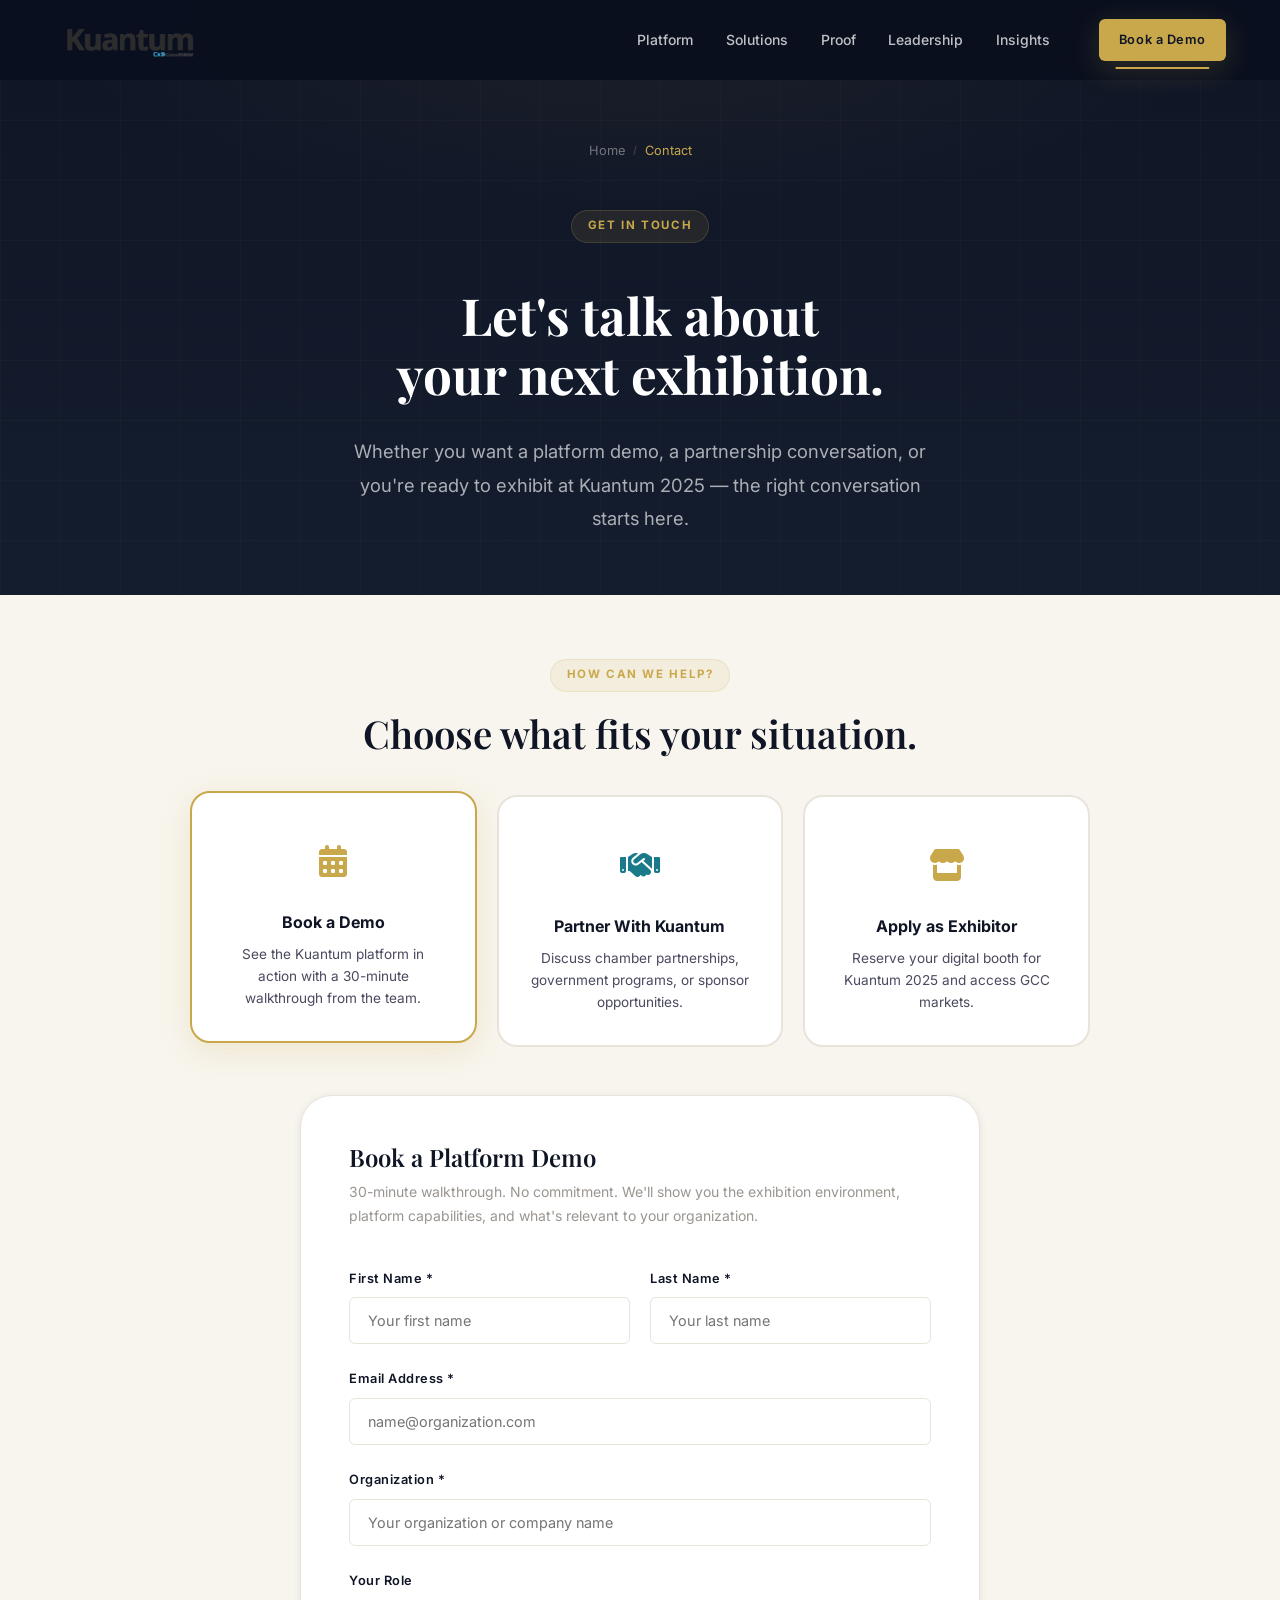
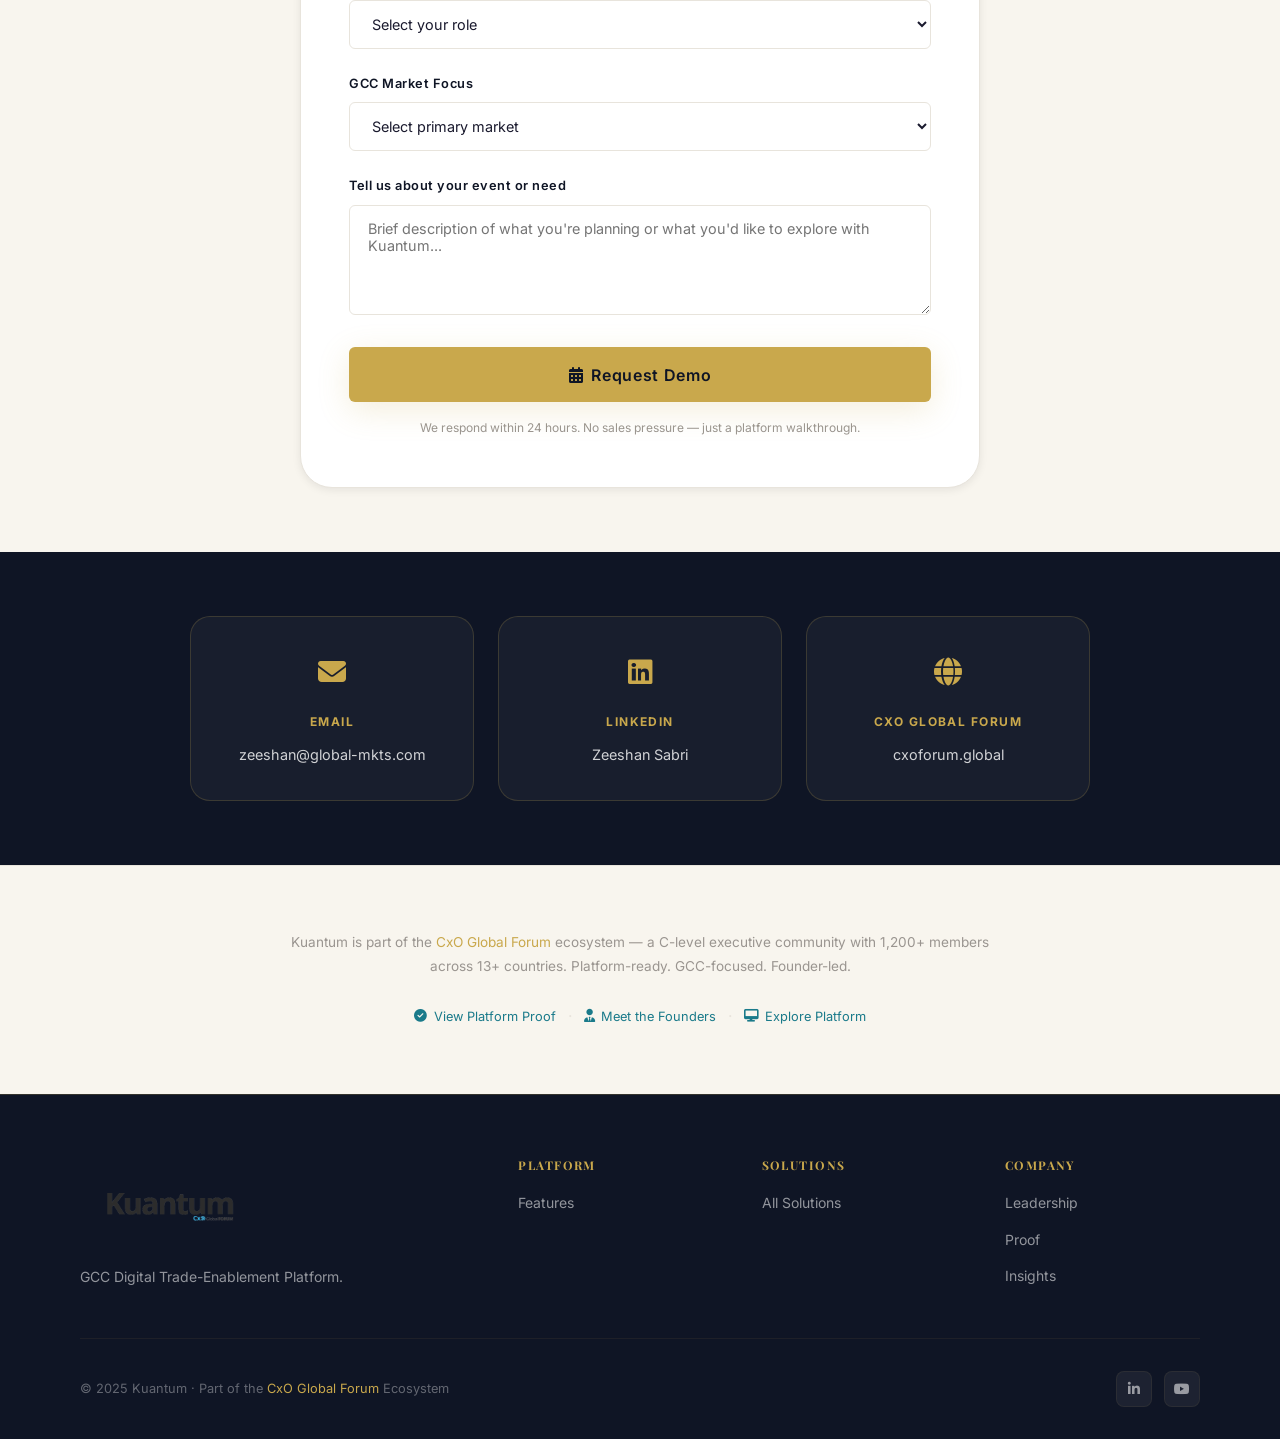
==== commit 06079c1a: "Updates: logo, YouTube embeds, hero restructuring" ====
--- a/contact.html
+++ b/contact.html
@@ -34,7 +34,7 @@
 
   <nav class="navbar" id="navbar">
     <div class="navbar-inner">
-      <a href="index.html" class="logo"><img src="images/kuantum-logo-new.jpg" alt="Kuantum" class="logo-img" style="height:90px;width:auto;max-width:240px;object-fit:contain;" onerror="this.classList.add('error')"></a>
+      <a href="index.html" class="logo"><img src="images/kuantum-logo-cxo.png" alt="Kuantum" class="logo-img" style="filter:brightness(1.3);height:90px;width:auto;max-width:240px;object-fit:contain;" onerror="this.classList.add('error')"></a>
       <div class="nav-links">
         <a href="platform.html" class="nav-link">Platform</a>
         <a href="solutions.html" class="nav-link">Solutions</a>
@@ -326,7 +326,7 @@
     <div class="container">
       <div class="footer-grid">
         <div class="footer-brand">
-          <a href="index.html" class="logo"><img src="images/kuantum-logo-new.jpg" alt="Kuantum" class="logo-img" style="height:90px;width:auto;max-width:240px;object-fit:contain;" onerror="this.classList.add('error')"></a>
+          <a href="index.html" class="logo"><img src="images/kuantum-logo-cxo.png" alt="Kuantum" class="logo-img" style="filter:brightness(1.3);height:90px;width:auto;max-width:240px;object-fit:contain;" onerror="this.classList.add('error')"></a>
           <p>GCC Digital Trade-Enablement Platform.</p>
         </div>
         <div class="footer-col"><h4>Platform</h4><ul><li><a href="platform.html">Features</a></li></ul></div>
--- a/css/style.css
+++ b/css/style.css
@@ -359,6 +359,8 @@
   height: 80px;
   display: flex;
   align-items: center;
+  background: rgba(10, 15, 30, 0.95);
+  backdrop-filter: blur(10px);
 }
 .navbar.scrolled {
   background: rgba(10, 15, 30, 0.97);
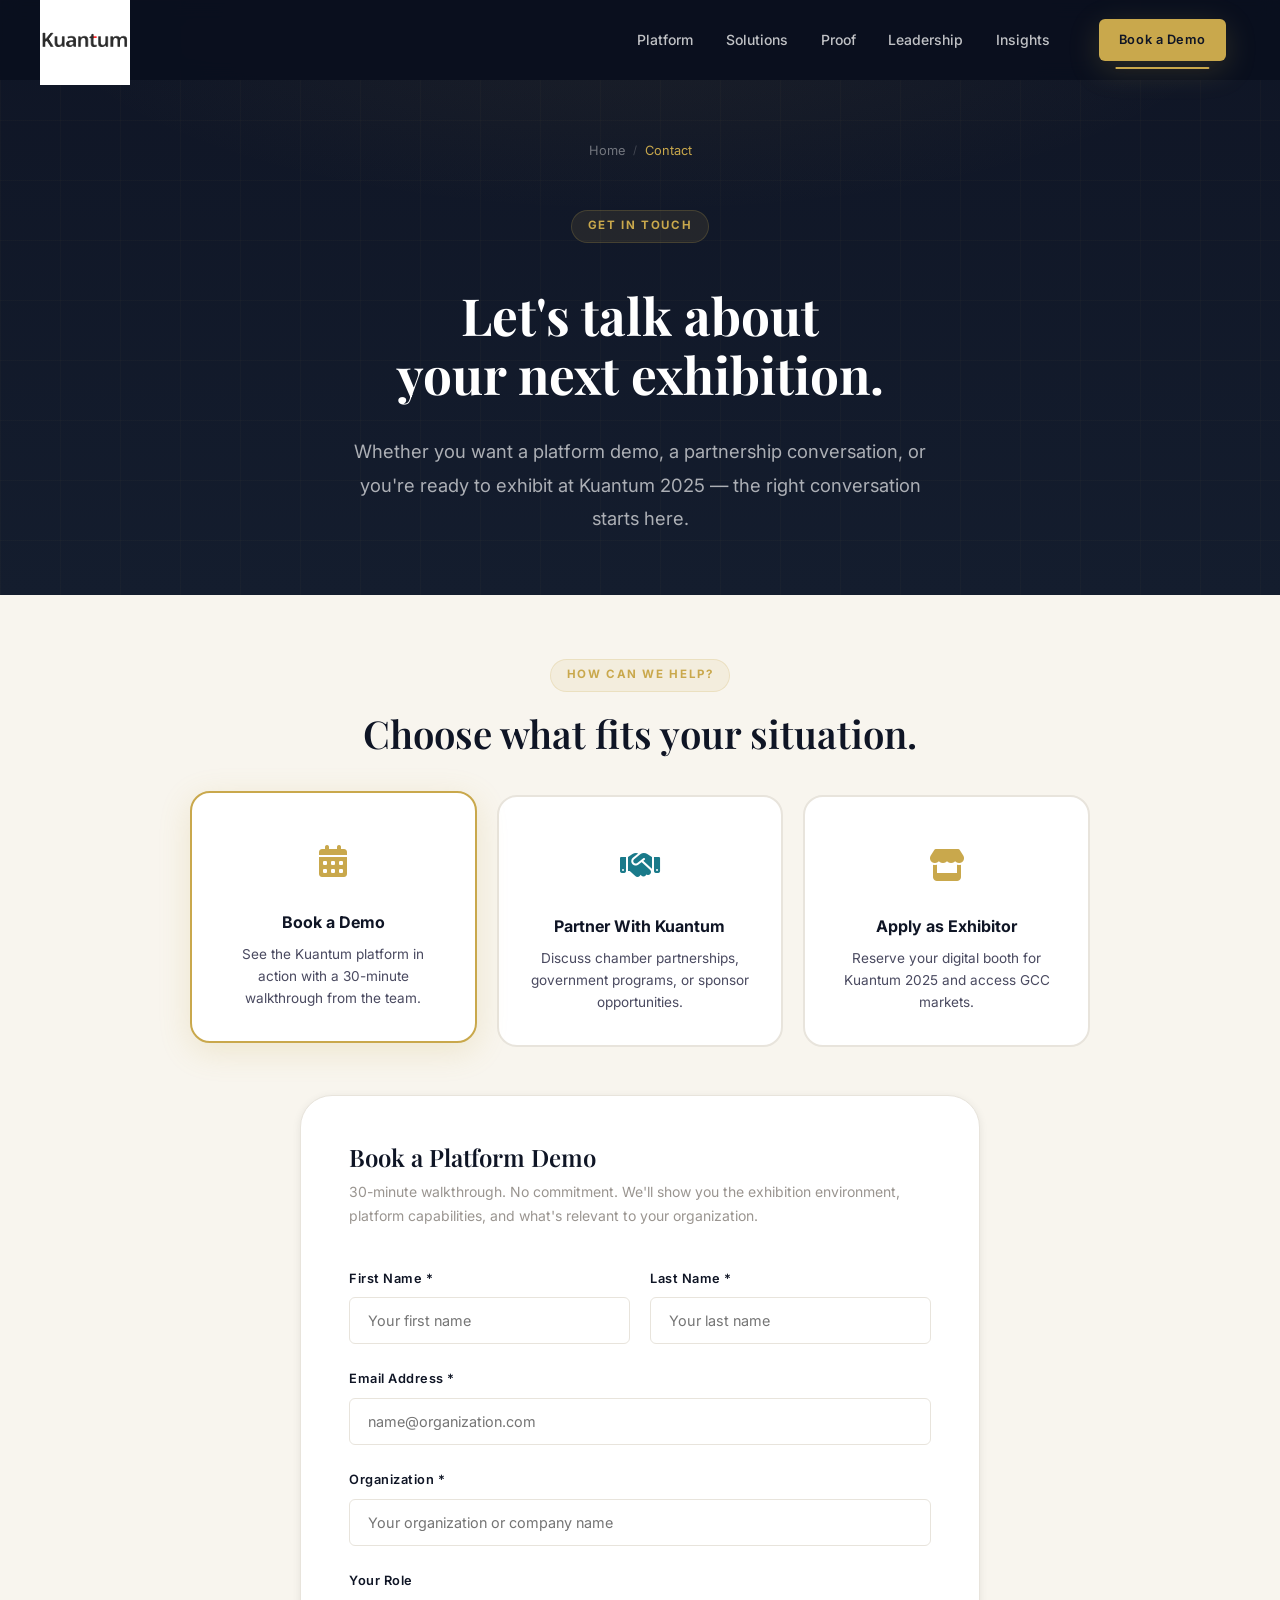
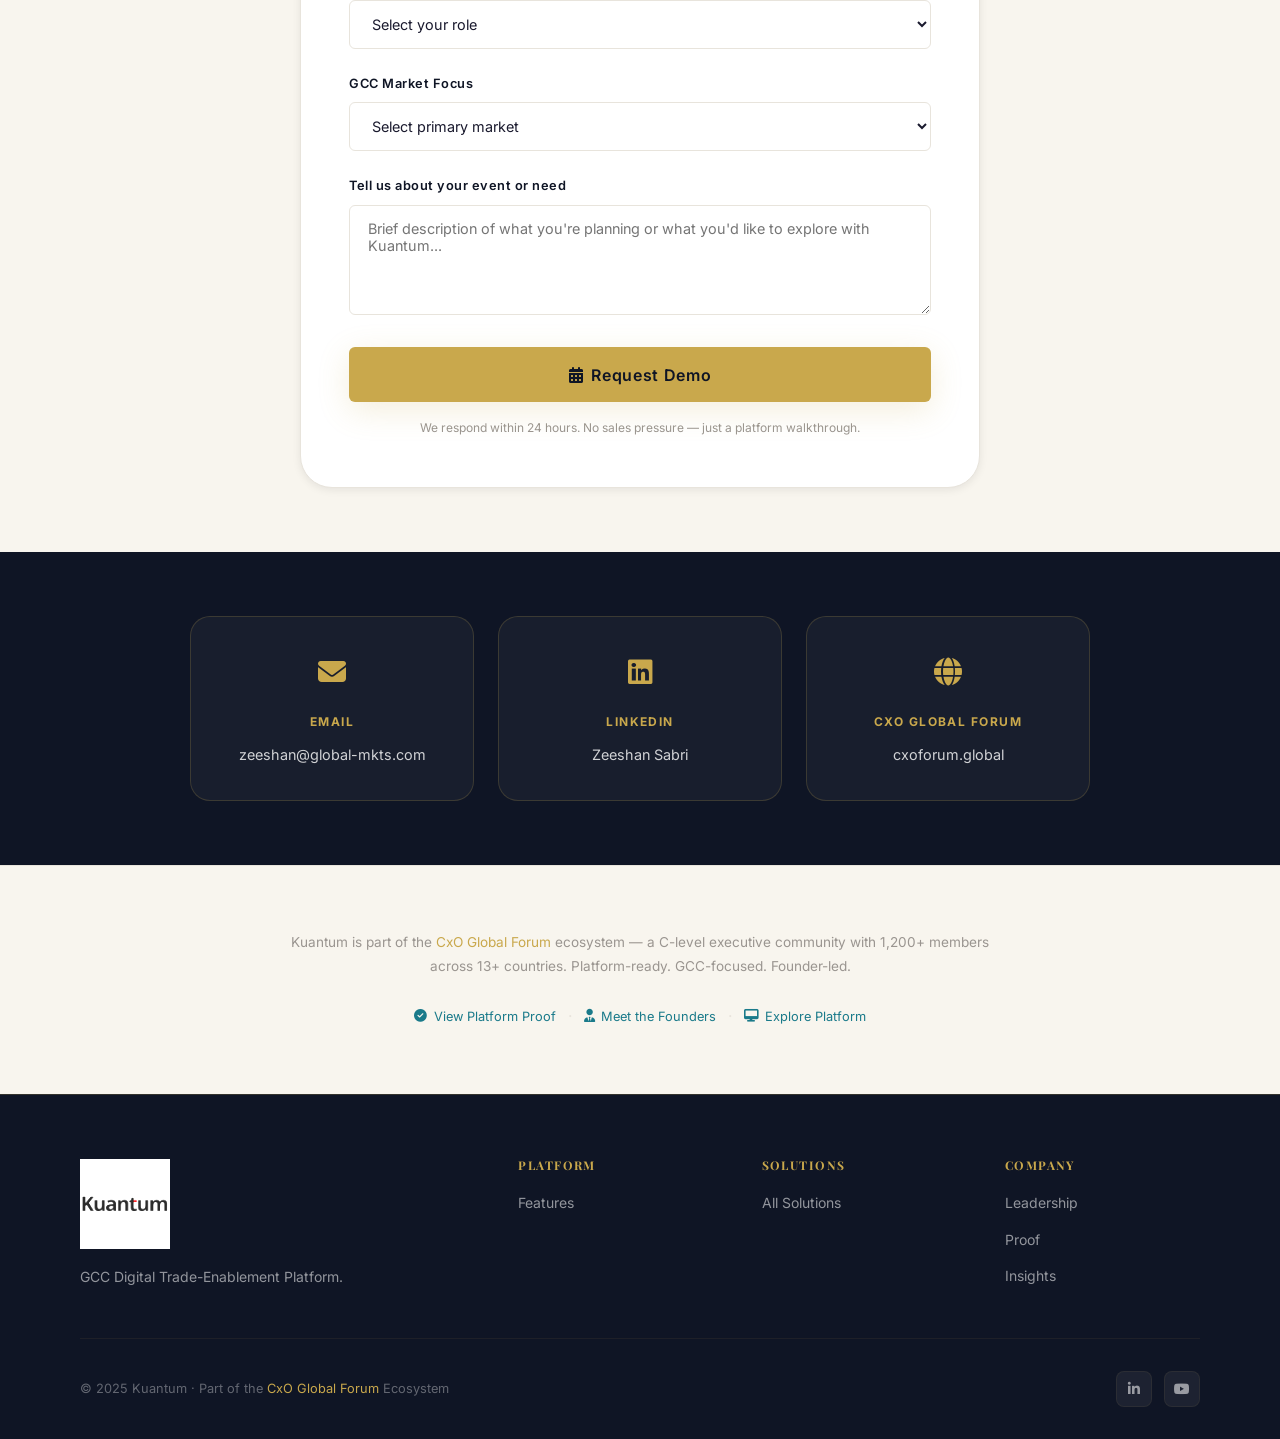
==== commit 16e6caea: "Update logo to LinkedIn brand logo" ====
--- a/contact.html
+++ b/contact.html
@@ -34,7 +34,7 @@
 
   <nav class="navbar" id="navbar">
     <div class="navbar-inner">
-      <a href="index.html" class="logo"><img src="images/kuantum-logo-cxo.png" alt="Kuantum" class="logo-img" style="filter:brightness(1.3);height:90px;width:auto;max-width:240px;object-fit:contain;" onerror="this.classList.add('error')"></a>
+      <a href="index.html" class="logo"><img src="images/kuantum-linkedin-logo.png" alt="Kuantum" class="logo-img" style="filter:brightness(1.3);height:90px;width:auto;max-width:240px;object-fit:contain;" onerror="this.classList.add('error')"></a>
       <div class="nav-links">
         <a href="platform.html" class="nav-link">Platform</a>
         <a href="solutions.html" class="nav-link">Solutions</a>
@@ -326,7 +326,7 @@
     <div class="container">
       <div class="footer-grid">
         <div class="footer-brand">
-          <a href="index.html" class="logo"><img src="images/kuantum-logo-cxo.png" alt="Kuantum" class="logo-img" style="filter:brightness(1.3);height:90px;width:auto;max-width:240px;object-fit:contain;" onerror="this.classList.add('error')"></a>
+          <a href="index.html" class="logo"><img src="images/kuantum-linkedin-logo.png" alt="Kuantum" class="logo-img" style="filter:brightness(1.3);height:90px;width:auto;max-width:240px;object-fit:contain;" onerror="this.classList.add('error')"></a>
           <p>GCC Digital Trade-Enablement Platform.</p>
         </div>
         <div class="footer-col"><h4>Platform</h4><ul><li><a href="platform.html">Features</a></li></ul></div>
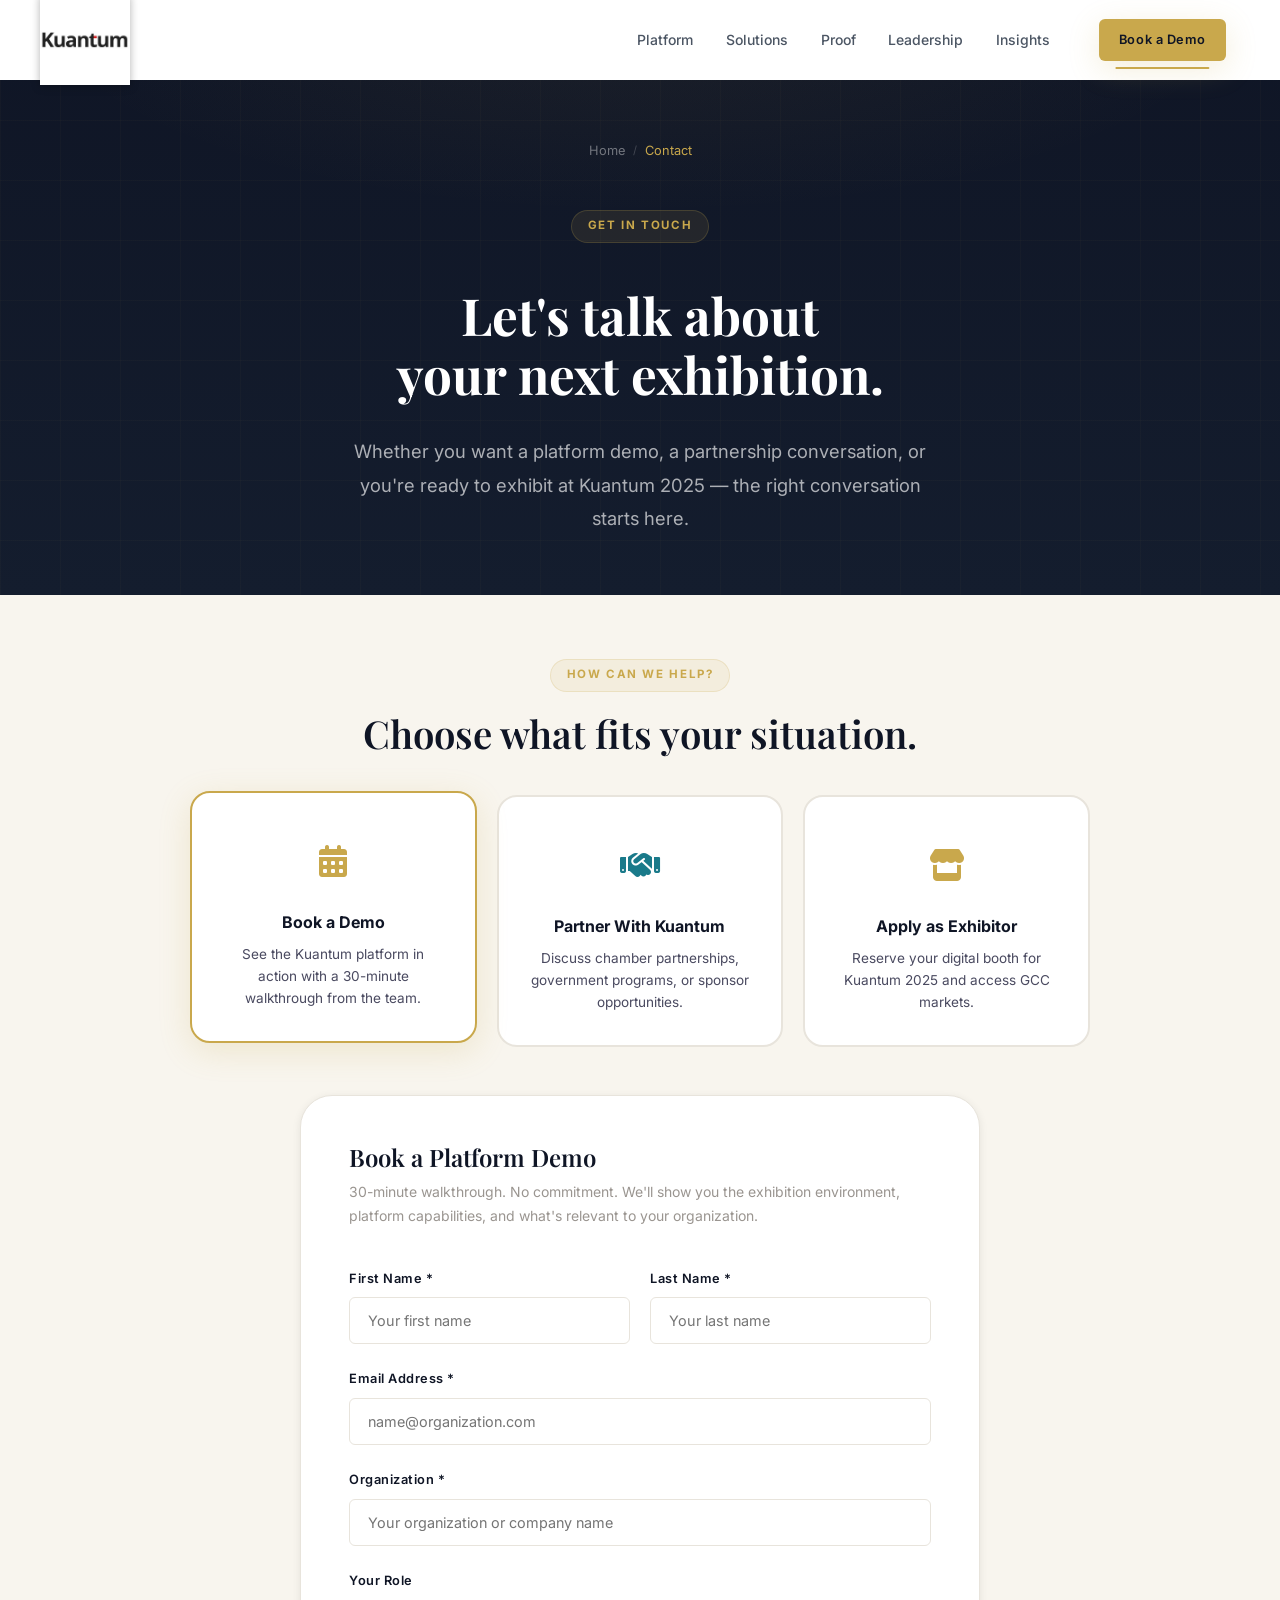
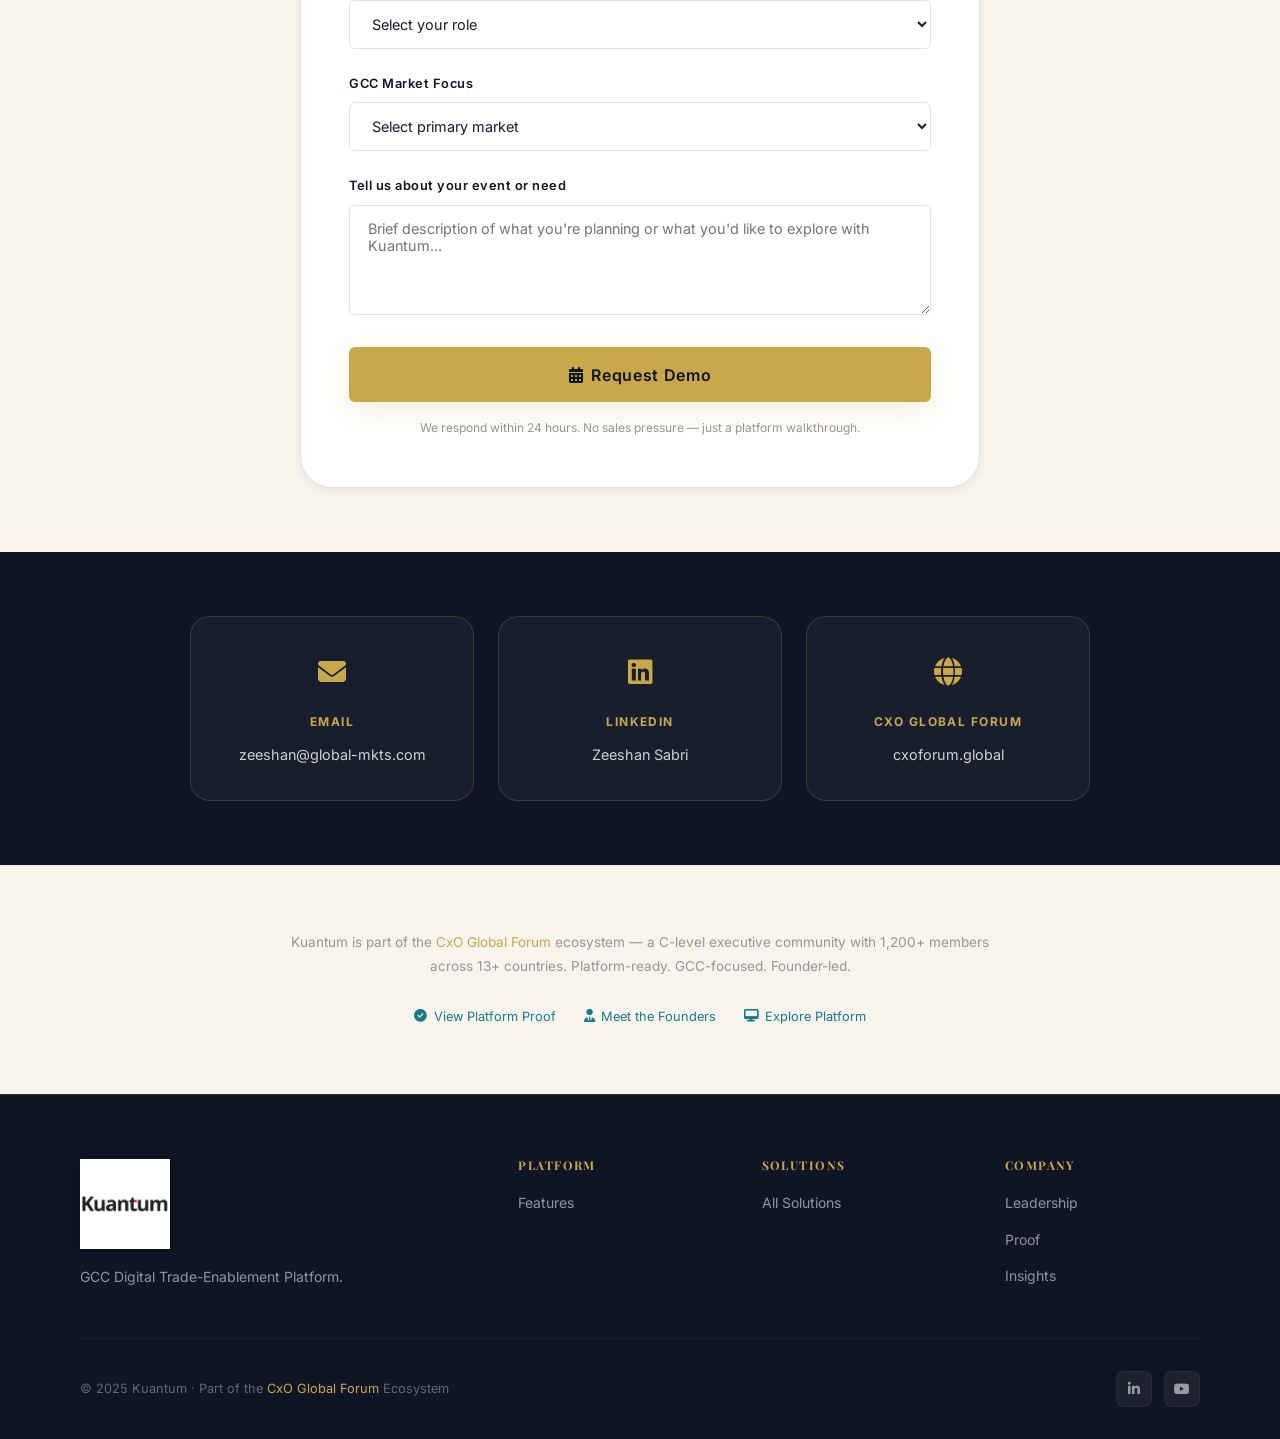
==== commit 9233f26f: "White navbar + LinkedIn banner as hero background" ====
--- a/contact.html
+++ b/contact.html
@@ -34,7 +34,7 @@
 
   <nav class="navbar" id="navbar">
     <div class="navbar-inner">
-      <a href="index.html" class="logo"><img src="images/kuantum-linkedin-logo.png" alt="Kuantum" class="logo-img" style="filter:brightness(1.3);height:90px;width:auto;max-width:240px;object-fit:contain;" onerror="this.classList.add('error')"></a>
+      <a href="index.html" class="logo"><img src="images/kuantum-linkedin-logo.png" alt="Kuantum" class="logo-img" style="height:90px;width:auto;max-width:240px;object-fit:contain;" onerror="this.classList.add('error')"></a>
       <div class="nav-links">
         <a href="platform.html" class="nav-link">Platform</a>
         <a href="solutions.html" class="nav-link">Solutions</a>
@@ -326,7 +326,7 @@
     <div class="container">
       <div class="footer-grid">
         <div class="footer-brand">
-          <a href="index.html" class="logo"><img src="images/kuantum-linkedin-logo.png" alt="Kuantum" class="logo-img" style="filter:brightness(1.3);height:90px;width:auto;max-width:240px;object-fit:contain;" onerror="this.classList.add('error')"></a>
+          <a href="index.html" class="logo"><img src="images/kuantum-linkedin-logo.png" alt="Kuantum" class="logo-img" style="height:90px;width:auto;max-width:240px;object-fit:contain;" onerror="this.classList.add('error')"></a>
           <p>GCC Digital Trade-Enablement Platform.</p>
         </div>
         <div class="footer-col"><h4>Platform</h4><ul><li><a href="platform.html">Features</a></li></ul></div>
--- a/css/style.css
+++ b/css/style.css
@@ -359,11 +359,11 @@
   height: 80px;
   display: flex;
   align-items: center;
-  background: rgba(10, 15, 30, 0.95);
+  background: #ffffff;
   backdrop-filter: blur(10px);
 }
 .navbar.scrolled {
-  background: rgba(10, 15, 30, 0.97);
+  background: #ffffff;
   backdrop-filter: blur(20px);
   -webkit-backdrop-filter: blur(20px);
   box-shadow: 0 1px 0 var(--border);
@@ -624,7 +624,7 @@
 }
 .nav-link {
   padding: 0.5rem 0.9rem;
-  color: rgba(255,255,255,0.75);
+  color: #4b5563;
   font-size: 0.875rem;
   font-weight: 500;
   border-radius: var(--radius-sm);
@@ -659,7 +659,7 @@
   display: block;
   width: 24px;
   height: 2px;
-  background: var(--white);
+  background: #1f2937;
   border-radius: 2px;
   transition: var(--transition);
 }
@@ -671,18 +671,19 @@
   display: none;
   position: fixed;
   top: 70px; left: 0; right: 0;
-  background: rgba(10, 15, 30, 0.98);
-  backdrop-filter: blur(20px);
+  background: #ffffff;
+  box-shadow: 0 4px 12px rgba(0,0,0,0.1);
   padding: 1.5rem;
   z-index: 999;
-  border-bottom: 1px solid var(--border);
+  border-bottom: 1px solid #e5e7eb;
 }
 .mobile-menu.open { display: block; }
 .mobile-menu .nav-link {
   display: block;
   padding: 0.875rem 1rem;
   font-size: 1rem;
-  border-bottom: 1px solid var(--border-light);
+  color: #4b5563;
+  border-bottom: 1px solid #e5e7eb;
 }
 .mobile-menu .nav-link::after { display: none; }
 .mobile-menu .btn { width: 100%; justify-content: center; margin-top: 1rem; }
@@ -697,6 +698,25 @@
   display: flex;
   align-items: center;
   overflow: hidden;
+}
+/* LinkedIn Banner as Hero Background */
+.hero-banner-img {
+  position: absolute;
+  inset: 0;
+  background-image: url('../images/kuantum-linkedin-banner.jpg');
+  background-size: cover;
+  background-position: center;
+  z-index: 0;
+}
+.hero-banner-overlay {
+  position: absolute;
+  inset: 0;
+  background: linear-gradient(135deg, rgba(15, 23, 42, 0.92) 0%, rgba(15, 23, 42, 0.85) 50%, rgba(15, 23, 42, 0.75) 100%);
+  z-index: 1;
+}
+.hero > .container {
+  position: relative;
+  z-index: 2;
 }
 .hero-bg {
   position: absolute;
